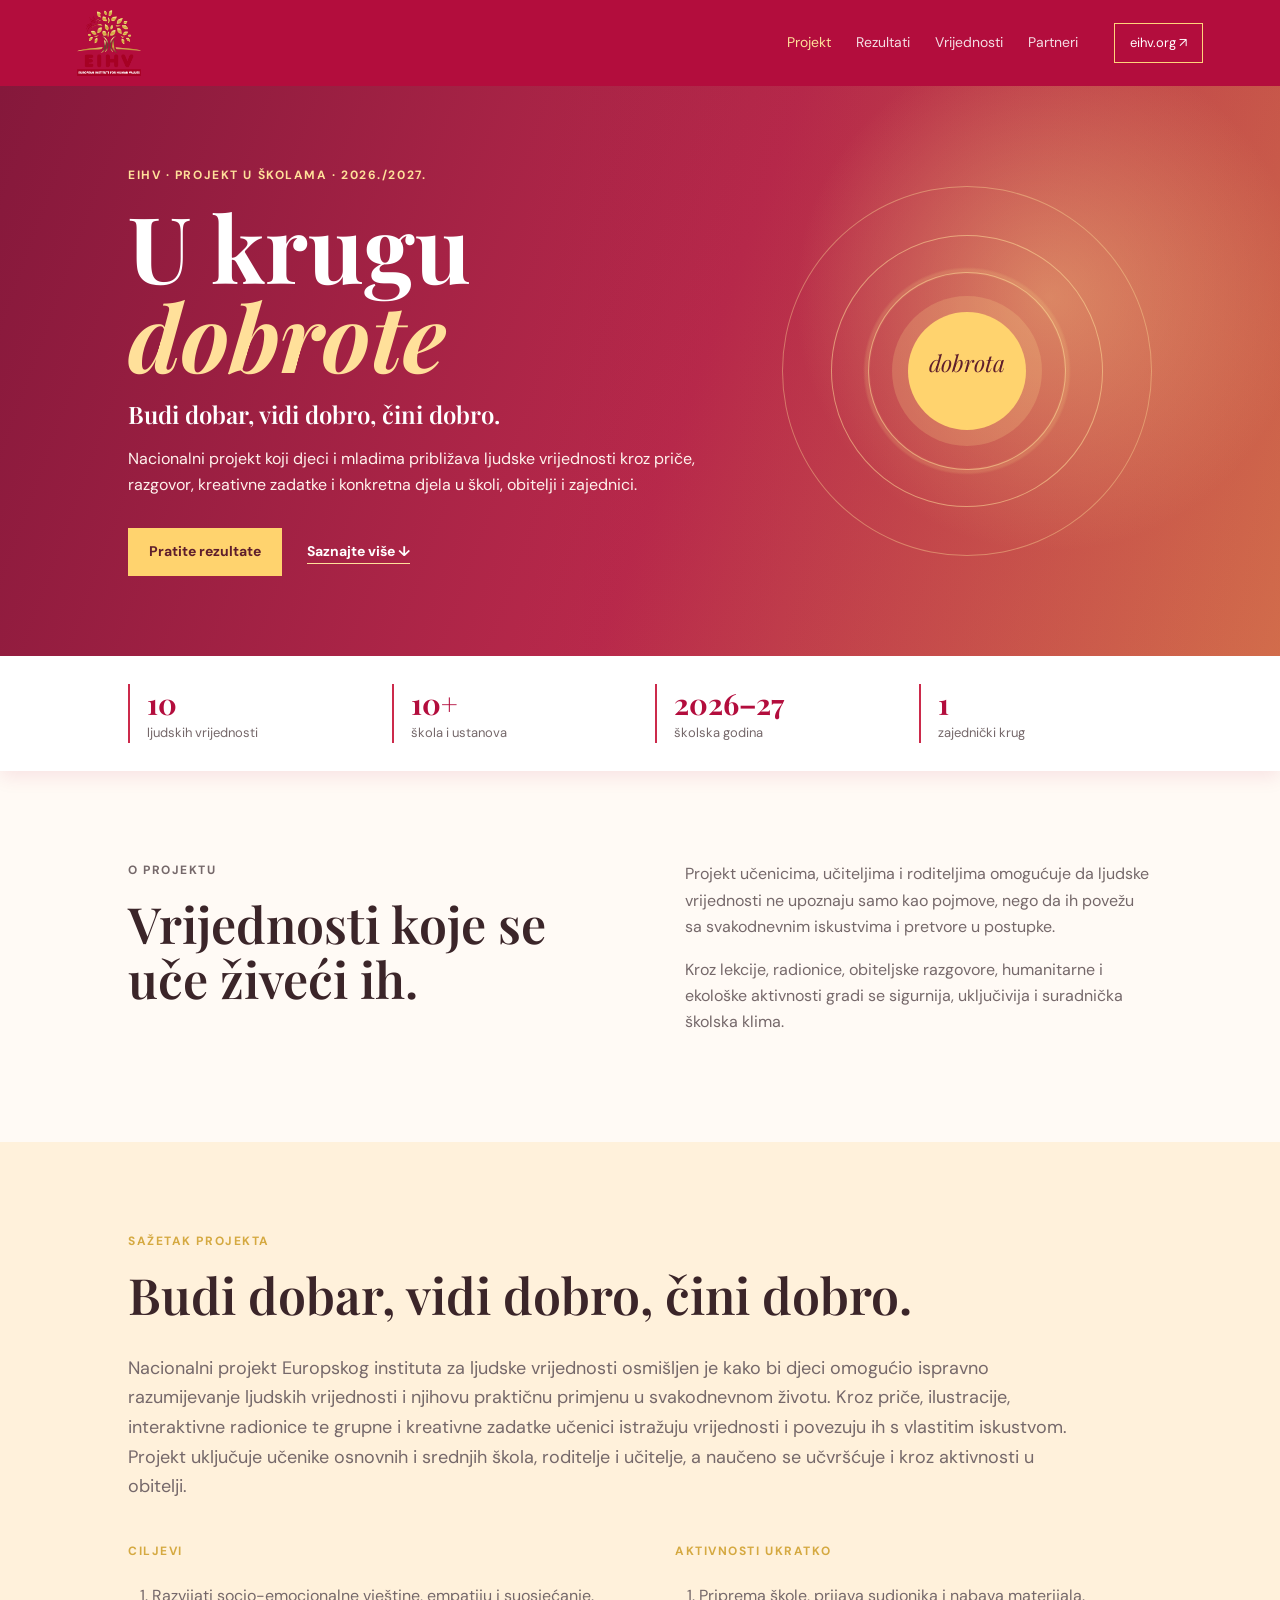
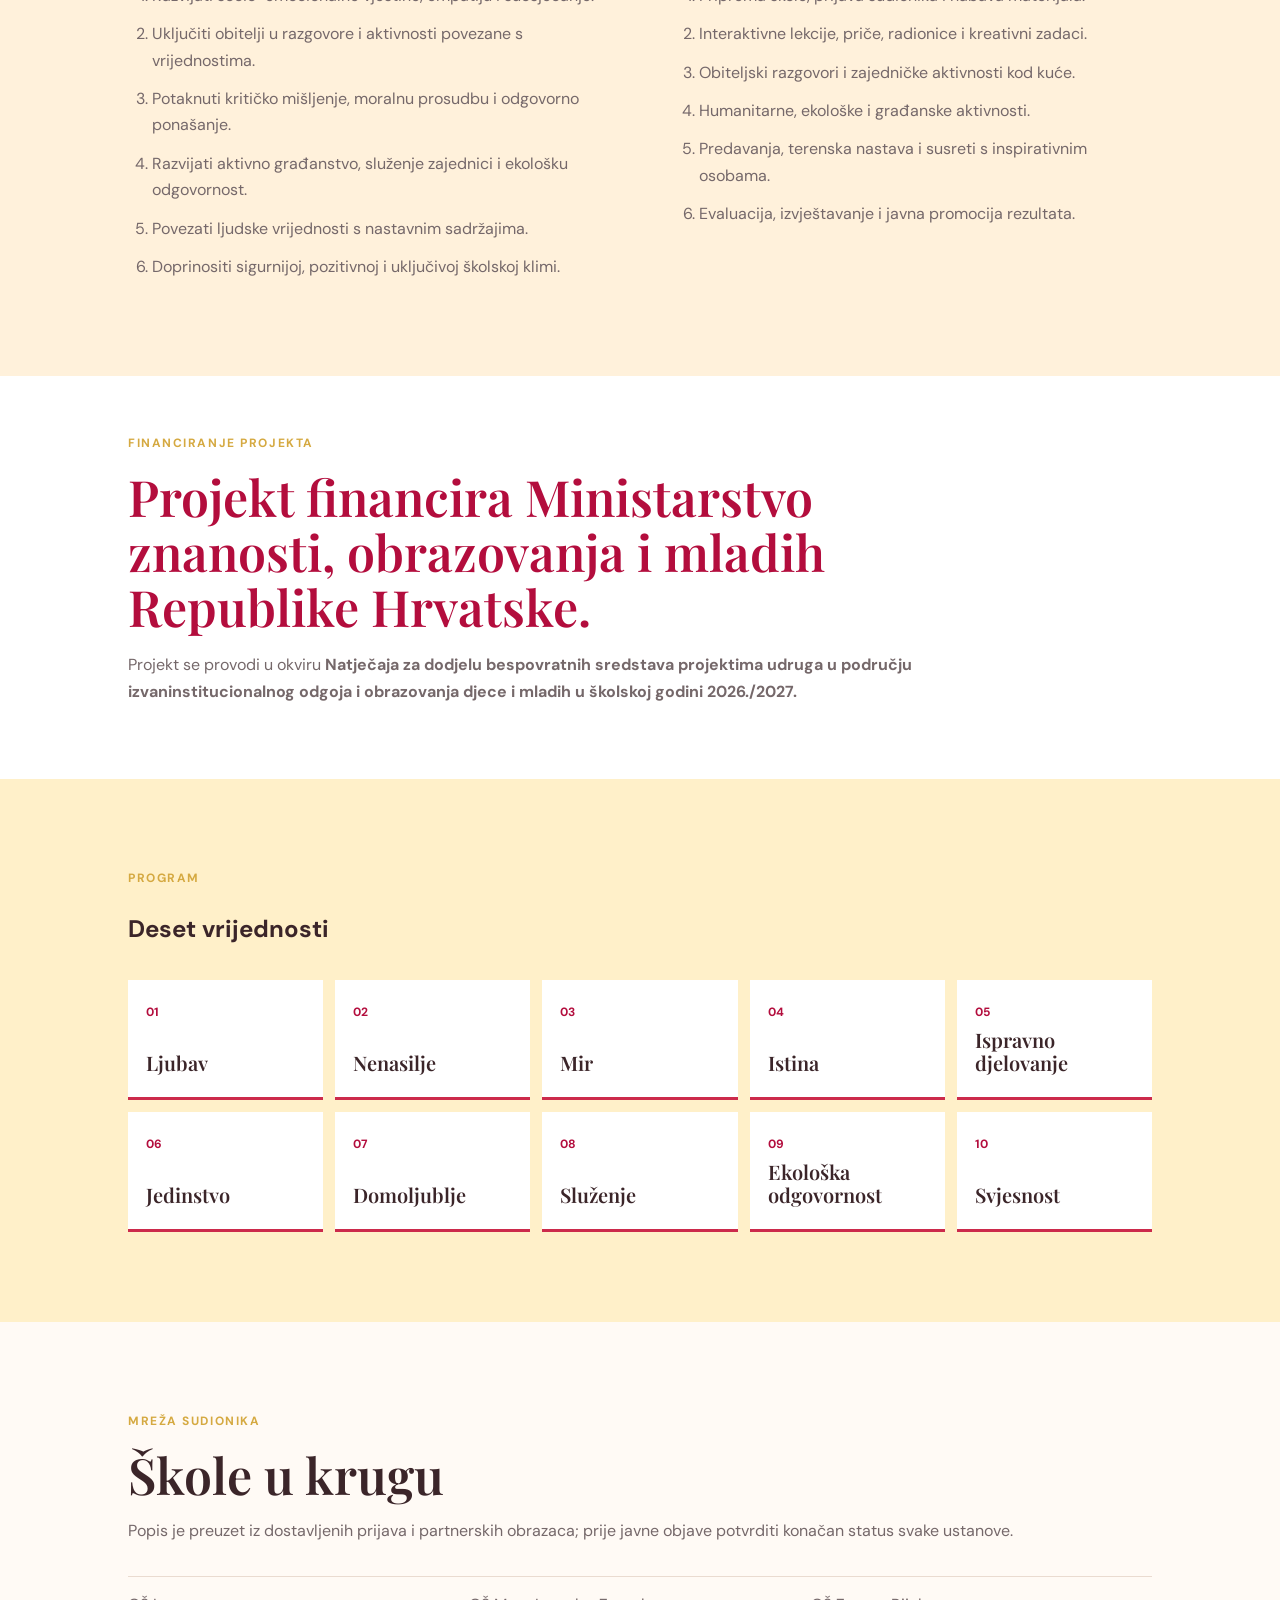
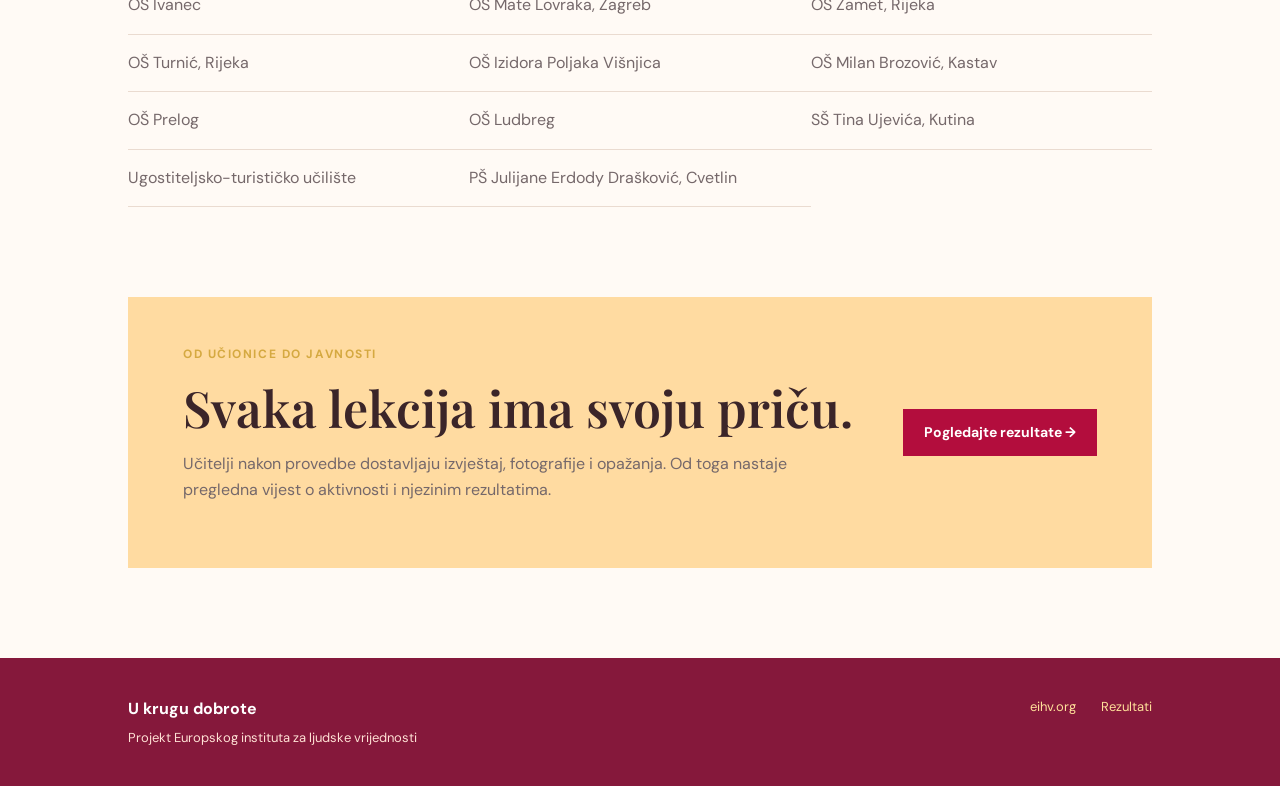
==== index.html @ c1f319a8 "Add files via upload" ====
<!doctype html>
<html lang="hr">
<head>
  <meta charset="utf-8">
  <meta name="viewport" content="width=device-width, initial-scale=1">
  <meta name="description" content="U krugu dobrote - projekt Europskog instituta za ljudske vrijednosti.">
  <title>U krugu dobrote | EIHV</title>
  <link rel="stylesheet" href="styles.css">
</head>
<body>
  <header class="site-header">
    <a class="brand" href="index.html" aria-label="U krugu dobrote - početna"><img src="eihv-logo.png" alt="Europski institut za ljudske vrijednosti - EIHV"></a>
    <nav aria-label="Glavna navigacija">
      <a class="active" href="index.html">Projekt</a>
      <a href="results.html">Rezultati</a>
      <a href="#vrijednosti">Vrijednosti</a>
      <a href="#partneri">Partneri</a>
    </nav>
    <a class="header-cta" href="https://eihv.org/" target="_blank" rel="noreferrer">eihv.org ↗</a>
  </header>

  <main>
    <section class="hero">
      <div class="hero-copy">
        <p class="eyebrow">EIHV · projekt u školama · 2026./2027.</p>
        <h1>U krugu<br><em>dobrote</em></h1>
        <p class="lead">Budi dobar, vidi dobro, čini dobro.</p>
        <p class="hero-text">Nacionalni projekt koji djeci i mladima približava ljudske vrijednosti kroz priče, razgovor, kreativne zadatke i konkretna djela u školi, obitelji i zajednici.</p>
        <div class="hero-actions"><a class="button button-gold" href="results.html">Pratite rezultate</a><a class="text-link" href="#o-projektu">Saznajte više ↓</a></div>
      </div>
      <div class="hero-art" aria-label="Ilustracija kruga dobrote" role="img"><div class="sun">dobrota</div><div class="orbit orbit-one"></div><div class="orbit orbit-two"></div></div>
    </section>

    <section class="stats" aria-label="Projekt u brojkama">
      <div><strong>10</strong><span>ljudskih vrijednosti</span></div><div><strong>10+</strong><span>škola i ustanova</span></div><div><strong>2026–27</strong><span>školska godina</span></div><div><strong>1</strong><span>zajednički krug</span></div>
    </section>

    <section class="section two-column" id="o-projektu">
      <div><p class="eyebrow">O projektu</p><h2>Vrijednosti koje se uče živeći ih.</h2></div>
      <div><p>Projekt učenicima, učiteljima i roditeljima omogućuje da ljudske vrijednosti ne upoznaju samo kao pojmove, nego da ih povežu sa svakodnevnim iskustvima i pretvore u postupke.</p><p>Kroz lekcije, radionice, obiteljske razgovore, humanitarne i ekološke aktivnosti gradi se sigurnija, uključivija i suradnička školska klima.</p></div>
    </section>

    <section class="section project-details" id="sazetak">
      <div class="section-heading"><p class="eyebrow">Sažetak projekta</p><h2>Budi dobar, vidi dobro, čini dobro.</h2></div>
      <p class="summary-text">Nacionalni projekt Europskog instituta za ljudske vrijednosti osmišljen je kako bi djeci omogućio ispravno razumijevanje ljudskih vrijednosti i njihovu praktičnu primjenu u svakodnevnom životu. Kroz priče, ilustracije, interaktivne radionice te grupne i kreativne zadatke učenici istražuju vrijednosti i povezuju ih s vlastitim iskustvom. Projekt uključuje učenike osnovnih i srednjih škola, roditelje i učitelje, a naučeno se učvršćuje i kroz aktivnosti u obitelji.</p>
      <div class="detail-columns">
        <div><p class="eyebrow">Ciljevi</p><ol class="goal-list"><li>Razvijati socio-emocionalne vještine, empatiju i suosjećanje.</li><li>Uključiti obitelji u razgovore i aktivnosti povezane s vrijednostima.</li><li>Potaknuti kritičko mišljenje, moralnu prosudbu i odgovorno ponašanje.</li><li>Razvijati aktivno građanstvo, služenje zajednici i ekološku odgovornost.</li><li>Povezati ljudske vrijednosti s nastavnim sadržajima.</li><li>Doprinositi sigurnijoj, pozitivnoj i uključivoj školskoj klimi.</li></ol></div>
        <div><p class="eyebrow">Aktivnosti ukratko</p><ol class="goal-list"><li>Priprema škole, prijava sudionika i nabava materijala.</li><li>Interaktivne lekcije, priče, radionice i kreativni zadaci.</li><li>Obiteljski razgovori i zajedničke aktivnosti kod kuće.</li><li>Humanitarne, ekološke i građanske aktivnosti.</li><li>Predavanja, terenska nastava i susreti s inspirativnim osobama.</li><li>Evaluacija, izvještavanje i javna promocija rezultata.</li></ol></div>
      </div>
    </section>

    <section class="funding-section"><p class="eyebrow">Financiranje projekta</p><h2>Projekt financira Ministarstvo znanosti, obrazovanja i mladih Republike Hrvatske.</h2><p>Projekt se provodi u okviru <strong>Natječaja za dodjelu bespovratnih sredstava projektima udruga u području izvaninstitucionalnog odgoja i obrazovanja djece i mladih u školskoj godini 2026./2027.</strong></p></section>

    <section class="values-section" id="vrijednosti"><div class="section-heading"><p class="eyebrow">Program</p><h2>Deset vrijednosti</h2></div><div class="value-grid">
      <div class="value-card"><b>01</b><span>Ljubav</span></div><div class="value-card"><b>02</b><span>Nenasilje</span></div><div class="value-card"><b>03</b><span>Mir</span></div><div class="value-card"><b>04</b><span>Istina</span></div><div class="value-card"><b>05</b><span>Ispravno djelovanje</span></div><div class="value-card"><b>06</b><span>Jedinstvo</span></div><div class="value-card"><b>07</b><span>Domoljublje</span></div><div class="value-card"><b>08</b><span>Služenje</span></div><div class="value-card"><b>09</b><span>Ekološka odgovornost</span></div><div class="value-card"><b>10</b><span>Svjesnost</span></div>
    </div></section>

    <section class="section" id="partneri"><div class="section-heading"><p class="eyebrow">Mreža sudionika</p><h2>Škole u krugu</h2><p class="muted">Popis je preuzet iz dostavljenih prijava i partnerskih obrazaca; prije javne objave potvrditi konačan status svake ustanove.</p></div><div class="school-grid"><span>OŠ Ivanec</span><span>OŠ Mate Lovraka, Zagreb</span><span>OŠ Zamet, Rijeka</span><span>OŠ Turnić, Rijeka</span><span>OŠ Izidora Poljaka Višnjica</span><span>OŠ Milan Brozović, Kastav</span><span>OŠ Prelog</span><span>OŠ Ludbreg</span><span>SŠ Tina Ujevića, Kutina</span><span>Ugostiteljsko-turističko učilište</span><span>PŠ Julijane Erdody Drašković, Cvetlin</span></div></section>

    <section class="results-promo"><div><p class="eyebrow">Od učionice do javnosti</p><h2>Svaka lekcija ima svoju priču.</h2><p>Učitelji nakon provedbe dostavljaju izvještaj, fotografije i opažanja. Od toga nastaje pregledna vijest o aktivnosti i njezinim rezultatima.</p></div><a class="button button-dark" href="results.html">Pogledajte rezultate →</a></section>
  </main>
  <footer><div><strong>U krugu dobrote</strong><p>Projekt Europskog instituta za ljudske vrijednosti</p></div><div><a href="https://eihv.org/" target="_blank" rel="noreferrer">eihv.org</a><a href="results.html">Rezultati</a></div></footer>
</body>
</html>
---- styles.css ----
@import url('https://fonts.googleapis.com/css2?family=DM+Sans:wght@400;500;600;700&family=Playfair+Display:ital,wght@0,600;0,700;1,600;1,700&display=swap');
:root{--ink:#3b2529;--muted:#75686a;--gold:#d5a941;--gold-light:#fff0c9;--wine:#b30d3d;--red:#cc2a4b;--paper:#fffaf5;--line:#eadbd0}*{box-sizing:border-box}body{margin:0;background:var(--paper);color:var(--ink);font:16px/1.65 'DM Sans',Arial,sans-serif}a{color:inherit;text-decoration:none}.site-header{height:86px;background:#b30d3d;color:#fff;display:flex;align-items:center;padding:0 clamp(22px,6vw,88px);gap:36px}.brand{display:flex;align-items:center;margin-right:auto}.brand img{display:block;width:64px;height:66px;object-fit:contain}.site-header nav{display:flex;gap:25px;font-size:14px}.site-header nav a{opacity:.86}.site-header nav a:hover,.site-header nav .active{color:#ffe09a;opacity:1}.header-cta{border:1px solid #ffd47a;color:#fff;padding:8px 15px;font-size:13px}.hero{min-height:570px;background:linear-gradient(110deg,#85183b 0%,#b9294b 54%,#e17a4f 100%);color:#fff;display:flex;align-items:center;padding:70px clamp(22px,10vw,150px);position:relative;overflow:hidden}.hero:after{content:'';position:absolute;inset:0;background:radial-gradient(circle at 82% 37%,#ffe18b66,transparent 23%),linear-gradient(90deg,transparent 40%,#6e123022);pointer-events:none}.hero-copy{max-width:630px;z-index:1}.eyebrow{color:var(--gold);font-size:12px;font-weight:700;letter-spacing:.13em;text-transform:uppercase;margin:0 0 15px}.hero .eyebrow,.page-intro .eyebrow{color:#ffe09a}.hero h1,.page-intro h1{font:700 clamp(54px,8vw,92px)/.97 'Playfair Display',serif;margin:0 0 18px}.hero h1 em{color:#ffe09a;font-style:italic}.lead{font:600 24px 'Playfair Display',serif;margin:0 0 15px}.hero-text{max-width:570px;color:#fff2ed}.hero-actions{display:flex;align-items:center;gap:25px;margin-top:30px}.button{display:inline-block;padding:12px 21px;font-weight:700;font-size:14px}.button-gold{background:#ffd36e;color:#5e1e2c}.button-dark{background:var(--wine);color:#fff}.text-link{color:var(--wine);font-weight:700;font-size:14px}.hero .text-link{color:#fff;border-bottom:1px solid #ffe09a}.hero-art{width:370px;height:370px;border-radius:50%;border:1px solid #ffe09a66;margin-left:auto;z-index:1;position:relative;background:radial-gradient(circle,#ffe18b44 0 20%,transparent 21% 37%,#ffe18b28 38% 39%,transparent 40%)}.sun{position:absolute;inset:125px;text-align:center;padding-top:35px;border-radius:50%;background:#ffd36e;color:#5e1e2c;font:italic 23px 'Playfair Display',serif;box-shadow:0 0 0 16px #ffe18b33}.orbit{position:absolute;border:1px solid #ffe09a88;border-radius:50%;inset:48px;transform:rotate(38deg)}.orbit-two{inset:85px;transform:rotate(-46deg)}.stats{display:grid;grid-template-columns:repeat(4,1fr);background:#fff;box-shadow:0 6px 18px #b30d3d18;padding:28px clamp(22px,10vw,150px);gap:30px}.stats div{display:flex;flex-direction:column;border-left:2px solid var(--red);padding-left:17px}.stats strong{font:700 29px 'Playfair Display',serif;color:var(--wine)}.stats span{color:var(--muted);font-size:13px}.section{padding:90px clamp(22px,10vw,150px)}.two-column{display:grid;grid-template-columns:1fr 1fr;gap:90px}.section h2,.results-promo h2,.funding-section h2{font:600 clamp(31px,4vw,50px)/1.1 'Playfair Display',serif;margin:0}.two-column p{color:var(--muted);margin-top:0}.project-details{background:#fff1db}.summary-text{max-width:950px;color:var(--muted);font-size:18px}.detail-columns{display:grid;grid-template-columns:1fr 1fr;gap:70px;margin-top:40px}.goal-list{margin:0;padding-left:24px;color:var(--muted)}.goal-list li{padding:6px 0}.funding-section{padding:58px clamp(22px,10vw,150px);background:#fff;color:var(--muted)}.funding-section h2{max-width:850px;color:var(--wine);margin-bottom:18px}.funding-section p:last-child{max-width:850px}.values-section{padding:90px clamp(22px,10vw,150px);background:#fff0c9}.section-heading{margin-bottom:32px}.muted{color:var(--muted)}.value-grid{display:grid;grid-template-columns:repeat(5,1fr);gap:12px}.value-card{background:#fff;padding:23px 18px;min-height:120px;display:flex;flex-direction:column;justify-content:space-between;border-bottom:3px solid var(--red)}.value-card b{color:var(--wine);font-size:12px}.value-card span{font:600 20px/1.15 'Playfair Display',serif}.school-grid{display:grid;grid-template-columns:repeat(3,1fr);gap:0;border-top:1px solid var(--line)}.school-grid span{padding:15px 0;border-bottom:1px solid var(--line);color:var(--muted)}.results-promo{margin:0 clamp(22px,10vw,150px) 90px;padding:48px 55px;background:#ffdba1;display:flex;align-items:center;justify-content:space-between;gap:35px}.results-promo p:not(.eyebrow){max-width:650px;color:var(--muted)}footer{background:#85183b;color:#fff;padding:38px clamp(22px,10vw,150px);display:flex;justify-content:space-between;gap:30px}footer p{color:#ffe1d5;margin:5px 0 0;font-size:13px}footer div:last-child{display:flex;gap:25px;color:#ffe09a;font-size:13px}.page-intro{background:linear-gradient(110deg,#85183b,#d35e4e);color:#fff;padding:75px clamp(22px,10vw,150px)}.page-intro h1{font-size:70px;margin-bottom:12px}.page-intro p:last-child{max-width:650px;color:#fff2ed}.filters{display:flex;gap:18px;margin-bottom:35px}.filters label{font-size:13px;color:var(--muted);font-weight:700}.filters select{display:block;margin-top:5px;border:1px solid var(--line);background:#fff;padding:11px 30px 11px 12px;color:var(--ink);font:inherit}.story-grid{display:grid;grid-template-columns:repeat(3,1fr);gap:22px}.story-card{background:#fff;border:1px solid var(--line)}.story-image{height:170px;padding:20px;font:700 60px 'Playfair Display',serif;color:#fff}.image-one{background:linear-gradient(135deg,#d7a34d,#b30d3d)}.image-two{background:linear-gradient(135deg,#5f8170,#e0a64e)}.story-body{padding:25px}.story-body h2{font:600 25px/1.15 'Playfair Display',serif;margin:8px 0 12px}.story-body p:not(.eyebrow){color:var(--muted);font-size:14px}.upcoming{display:flex;align-items:center;background:#fff0c9;border:0}@media(max-width:850px){.site-header{height:auto;padding:18px 22px;flex-wrap:wrap}.site-header nav{order:3;width:100%;overflow:auto;padding-top:8px}.header-cta{display:none}.hero{padding:65px 22px;min-height:620px}.hero-art{position:absolute;right:-120px;bottom:-40px;opacity:.55;width:320px;height:320px}.stats{grid-template-columns:repeat(2,1fr);padding:25px 22px}.section,.values-section{padding:65px 22px}.two-column,.detail-columns{grid-template-columns:1fr;gap:25px}.value-grid{grid-template-columns:repeat(2,1fr)}.school-grid{grid-template-columns:1fr}.results-promo{margin:0 22px 65px;padding:30px;display:block}.results-promo .button{margin-top:15px}.story-grid{grid-template-columns:1fr}.filters{flex-direction:column}}
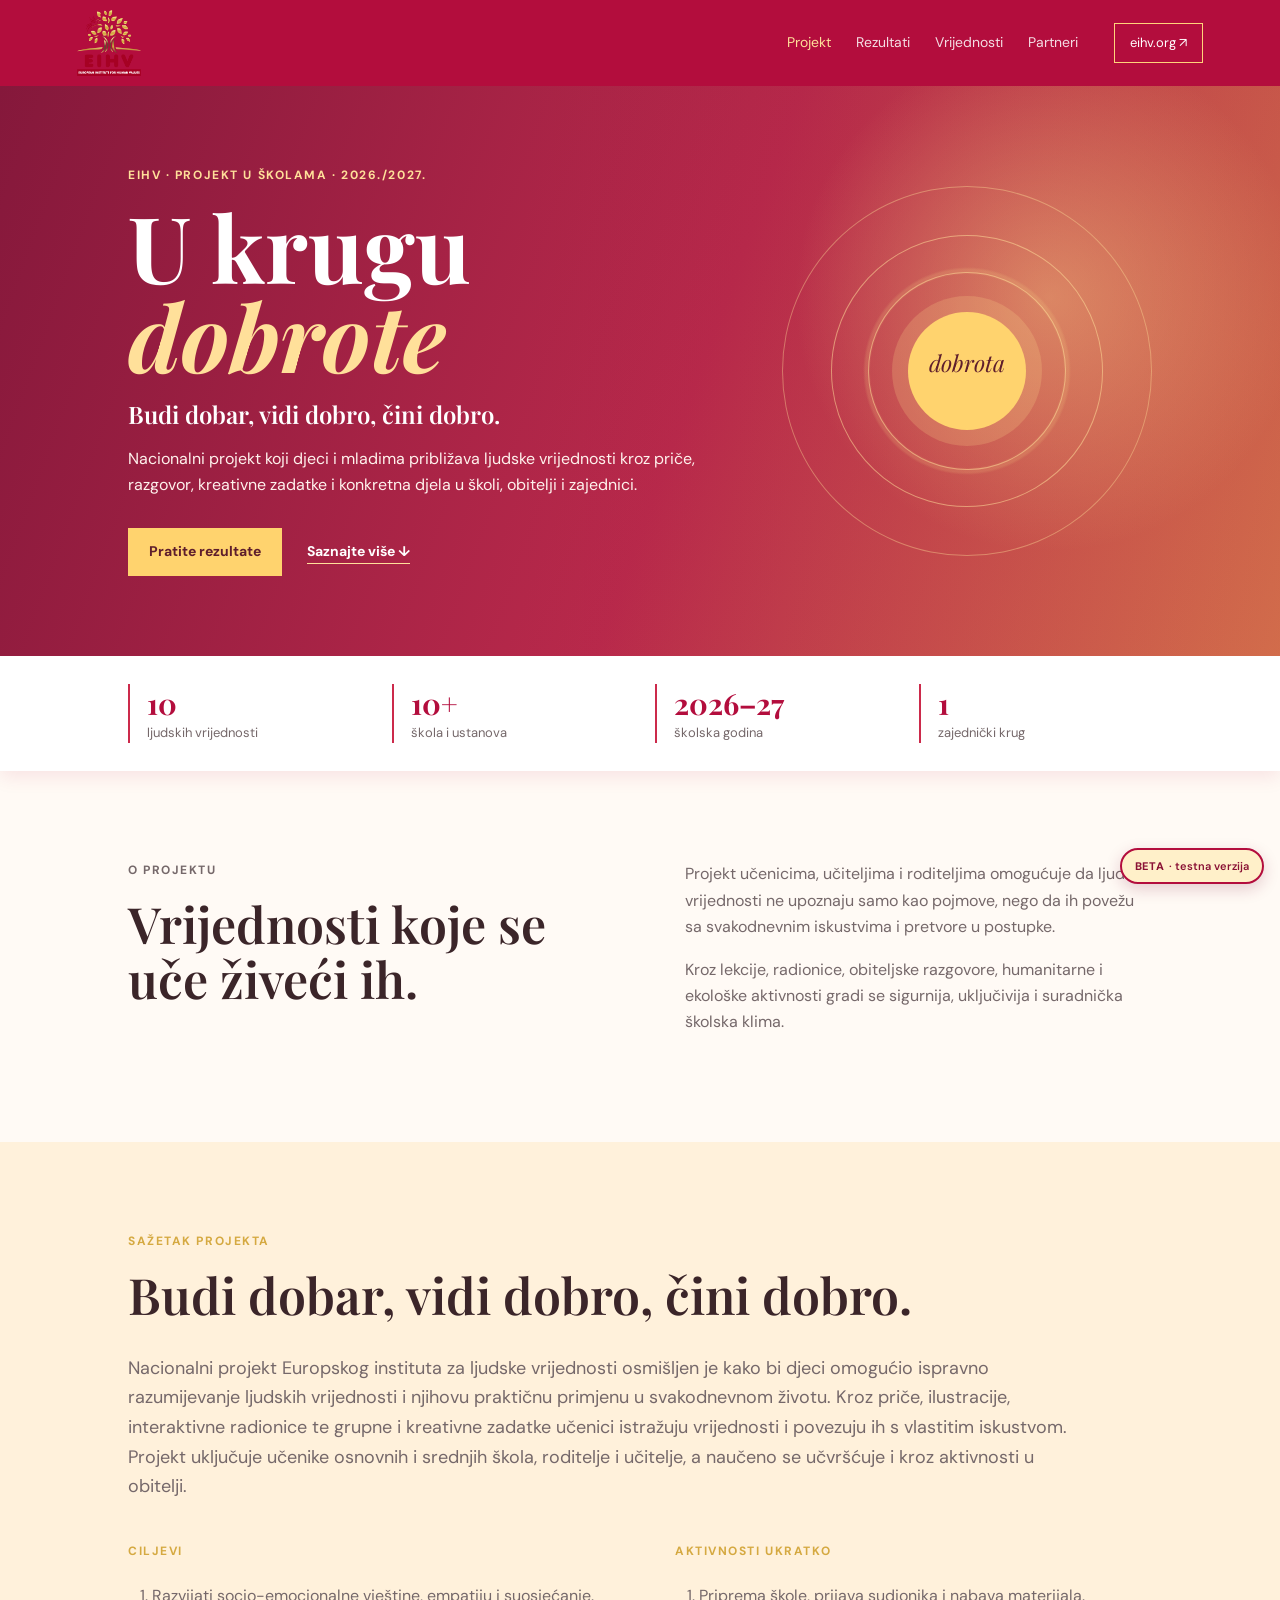
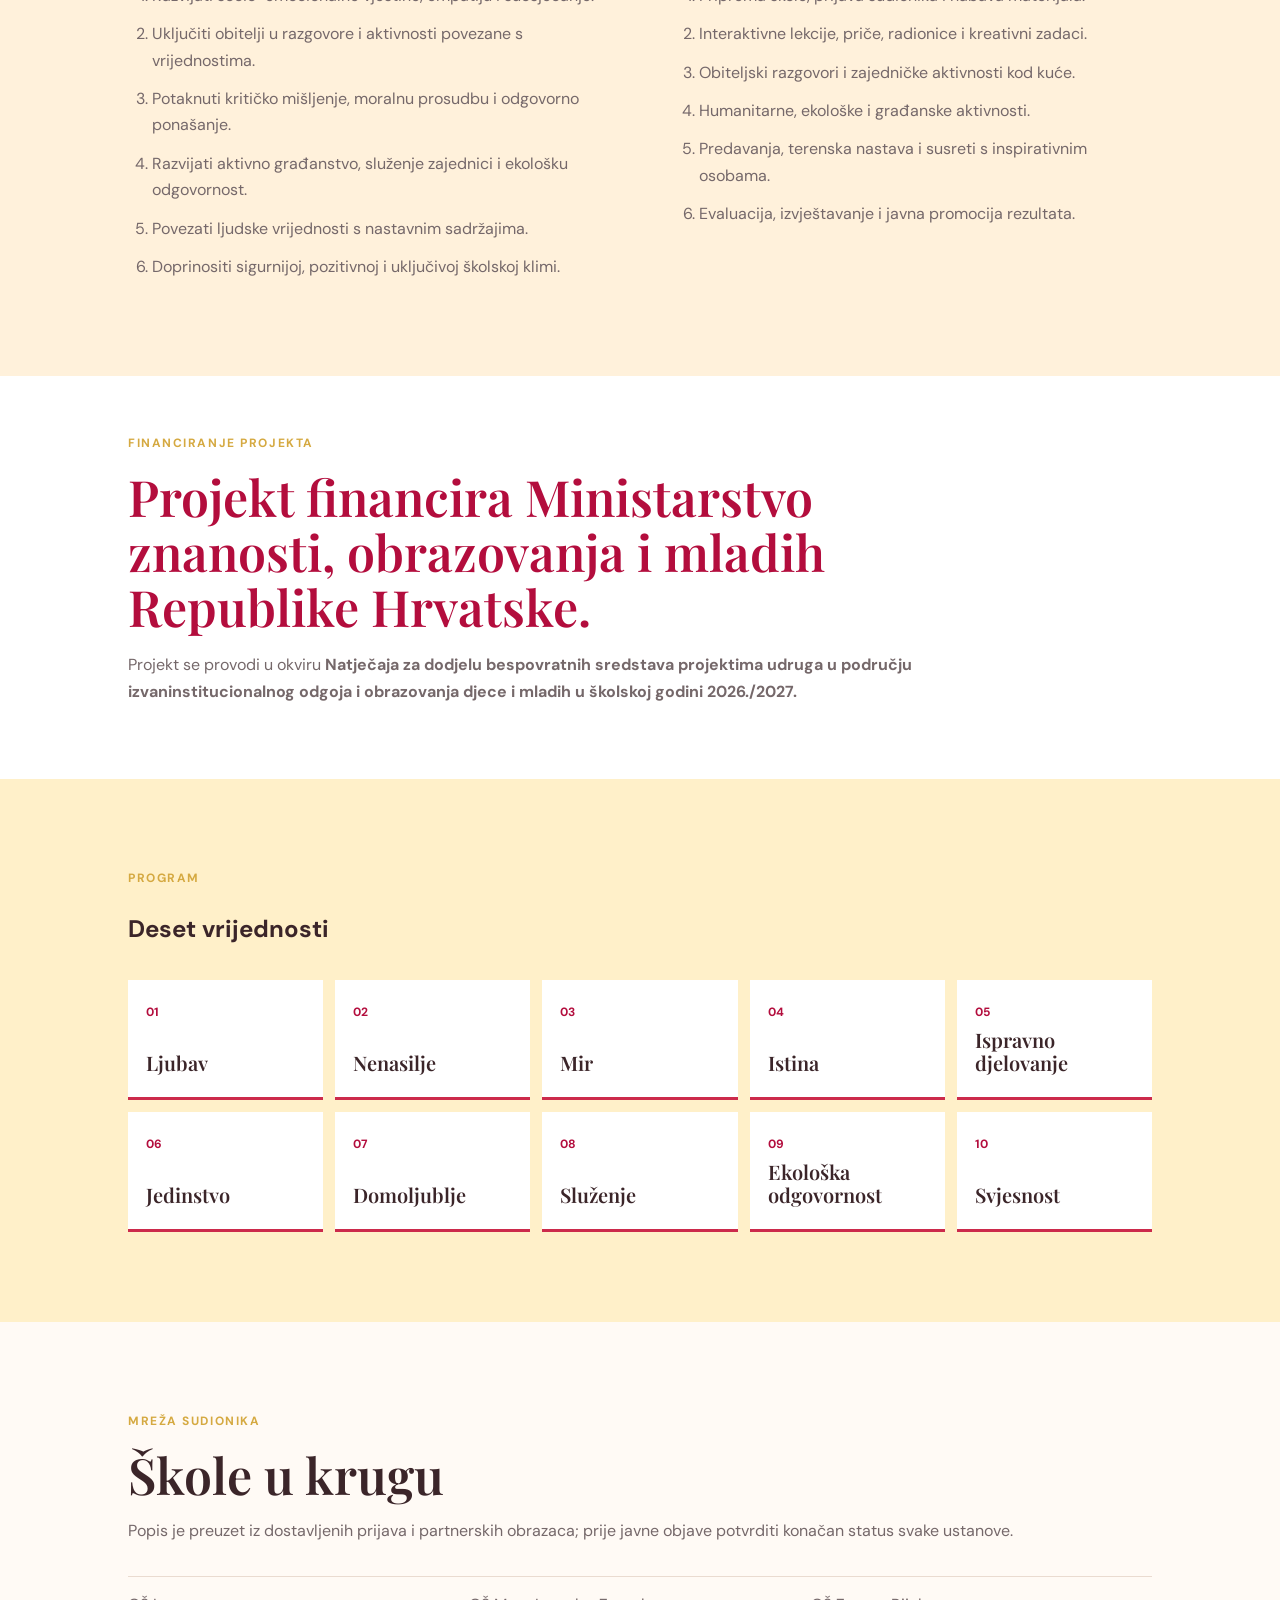
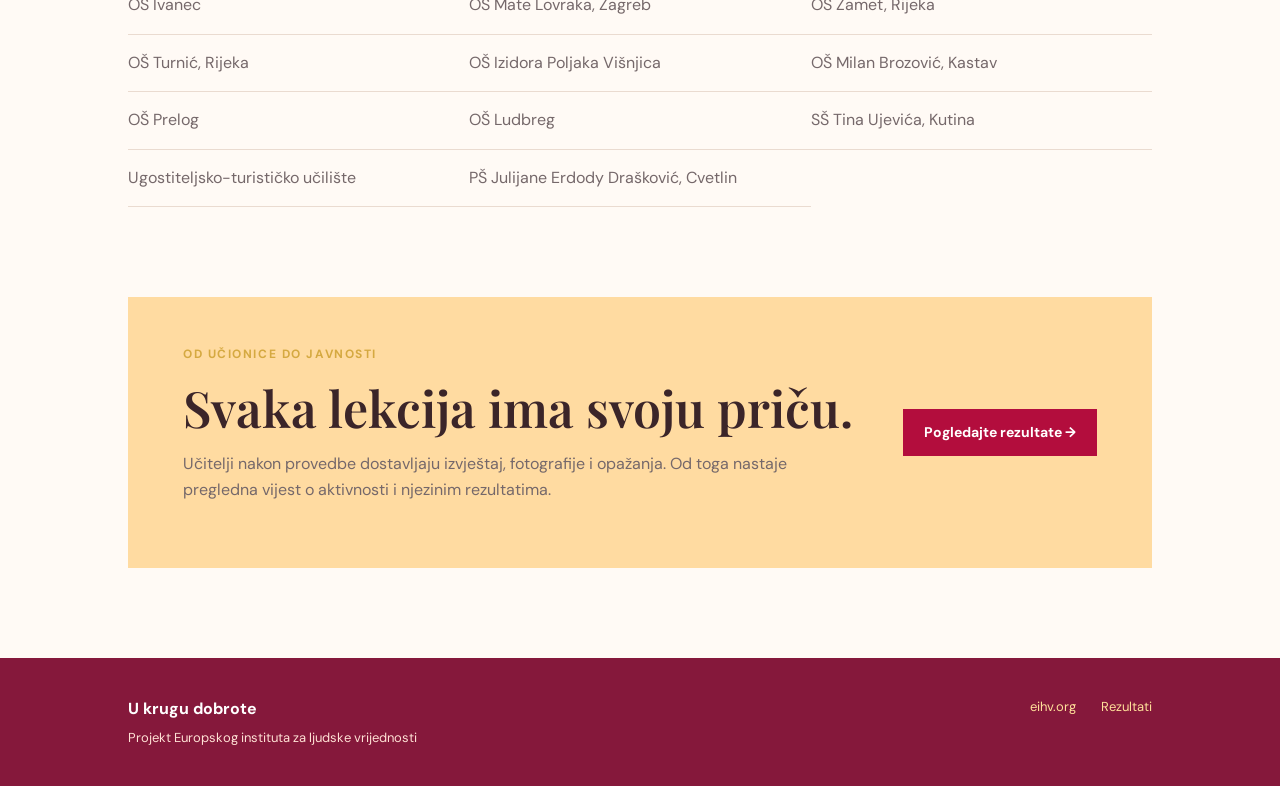
==== commit b3e4b8a5: "Add files via upload" ====
--- a/index.html
+++ b/index.html
@@ -8,6 +8,7 @@
   <link rel="stylesheet" href="styles.css">
 </head>
 <body>
+  <div class="beta-watermark" aria-label="Beta testna verzija">BETA <span>· testna verzija</span></div>
   <header class="site-header">
     <a class="brand" href="index.html" aria-label="U krugu dobrote - početna"><img src="eihv-logo.png" alt="Europski institut za ljudske vrijednosti - EIHV"></a>
     <nav aria-label="Glavna navigacija">
--- a/styles.css
+++ b/styles.css
@@ -1,2 +1,2 @@
 @import url('https://fonts.googleapis.com/css2?family=DM+Sans:wght@400;500;600;700&family=Playfair+Display:ital,wght@0,600;0,700;1,600;1,700&display=swap');
-:root{--ink:#3b2529;--muted:#75686a;--gold:#d5a941;--gold-light:#fff0c9;--wine:#b30d3d;--red:#cc2a4b;--paper:#fffaf5;--line:#eadbd0}*{box-sizing:border-box}body{margin:0;background:var(--paper);color:var(--ink);font:16px/1.65 'DM Sans',Arial,sans-serif}a{color:inherit;text-decoration:none}.site-header{height:86px;background:#b30d3d;color:#fff;display:flex;align-items:center;padding:0 clamp(22px,6vw,88px);gap:36px}.brand{display:flex;align-items:center;margin-right:auto}.brand img{display:block;width:64px;height:66px;object-fit:contain}.site-header nav{display:flex;gap:25px;font-size:14px}.site-header nav a{opacity:.86}.site-header nav a:hover,.site-header nav .active{color:#ffe09a;opacity:1}.header-cta{border:1px solid #ffd47a;color:#fff;padding:8px 15px;font-size:13px}.hero{min-height:570px;background:linear-gradient(110deg,#85183b 0%,#b9294b 54%,#e17a4f 100%);color:#fff;display:flex;align-items:center;padding:70px clamp(22px,10vw,150px);position:relative;overflow:hidden}.hero:after{content:'';position:absolute;inset:0;background:radial-gradient(circle at 82% 37%,#ffe18b66,transparent 23%),linear-gradient(90deg,transparent 40%,#6e123022);pointer-events:none}.hero-copy{max-width:630px;z-index:1}.eyebrow{color:var(--gold);font-size:12px;font-weight:700;letter-spacing:.13em;text-transform:uppercase;margin:0 0 15px}.hero .eyebrow,.page-intro .eyebrow{color:#ffe09a}.hero h1,.page-intro h1{font:700 clamp(54px,8vw,92px)/.97 'Playfair Display',serif;margin:0 0 18px}.hero h1 em{color:#ffe09a;font-style:italic}.lead{font:600 24px 'Playfair Display',serif;margin:0 0 15px}.hero-text{max-width:570px;color:#fff2ed}.hero-actions{display:flex;align-items:center;gap:25px;margin-top:30px}.button{display:inline-block;padding:12px 21px;font-weight:700;font-size:14px}.button-gold{background:#ffd36e;color:#5e1e2c}.button-dark{background:var(--wine);color:#fff}.text-link{color:var(--wine);font-weight:700;font-size:14px}.hero .text-link{color:#fff;border-bottom:1px solid #ffe09a}.hero-art{width:370px;height:370px;border-radius:50%;border:1px solid #ffe09a66;margin-left:auto;z-index:1;position:relative;background:radial-gradient(circle,#ffe18b44 0 20%,transparent 21% 37%,#ffe18b28 38% 39%,transparent 40%)}.sun{position:absolute;inset:125px;text-align:center;padding-top:35px;border-radius:50%;background:#ffd36e;color:#5e1e2c;font:italic 23px 'Playfair Display',serif;box-shadow:0 0 0 16px #ffe18b33}.orbit{position:absolute;border:1px solid #ffe09a88;border-radius:50%;inset:48px;transform:rotate(38deg)}.orbit-two{inset:85px;transform:rotate(-46deg)}.stats{display:grid;grid-template-columns:repeat(4,1fr);background:#fff;box-shadow:0 6px 18px #b30d3d18;padding:28px clamp(22px,10vw,150px);gap:30px}.stats div{display:flex;flex-direction:column;border-left:2px solid var(--red);padding-left:17px}.stats strong{font:700 29px 'Playfair Display',serif;color:var(--wine)}.stats span{color:var(--muted);font-size:13px}.section{padding:90px clamp(22px,10vw,150px)}.two-column{display:grid;grid-template-columns:1fr 1fr;gap:90px}.section h2,.results-promo h2,.funding-section h2{font:600 clamp(31px,4vw,50px)/1.1 'Playfair Display',serif;margin:0}.two-column p{color:var(--muted);margin-top:0}.project-details{background:#fff1db}.summary-text{max-width:950px;color:var(--muted);font-size:18px}.detail-columns{display:grid;grid-template-columns:1fr 1fr;gap:70px;margin-top:40px}.goal-list{margin:0;padding-left:24px;color:var(--muted)}.goal-list li{padding:6px 0}.funding-section{padding:58px clamp(22px,10vw,150px);background:#fff;color:var(--muted)}.funding-section h2{max-width:850px;color:var(--wine);margin-bottom:18px}.funding-section p:last-child{max-width:850px}.values-section{padding:90px clamp(22px,10vw,150px);background:#fff0c9}.section-heading{margin-bottom:32px}.muted{color:var(--muted)}.value-grid{display:grid;grid-template-columns:repeat(5,1fr);gap:12px}.value-card{background:#fff;padding:23px 18px;min-height:120px;display:flex;flex-direction:column;justify-content:space-between;border-bottom:3px solid var(--red)}.value-card b{color:var(--wine);font-size:12px}.value-card span{font:600 20px/1.15 'Playfair Display',serif}.school-grid{display:grid;grid-template-columns:repeat(3,1fr);gap:0;border-top:1px solid var(--line)}.school-grid span{padding:15px 0;border-bottom:1px solid var(--line);color:var(--muted)}.results-promo{margin:0 clamp(22px,10vw,150px) 90px;padding:48px 55px;background:#ffdba1;display:flex;align-items:center;justify-content:space-between;gap:35px}.results-promo p:not(.eyebrow){max-width:650px;color:var(--muted)}footer{background:#85183b;color:#fff;padding:38px clamp(22px,10vw,150px);display:flex;justify-content:space-between;gap:30px}footer p{color:#ffe1d5;margin:5px 0 0;font-size:13px}footer div:last-child{display:flex;gap:25px;color:#ffe09a;font-size:13px}.page-intro{background:linear-gradient(110deg,#85183b,#d35e4e);color:#fff;padding:75px clamp(22px,10vw,150px)}.page-intro h1{font-size:70px;margin-bottom:12px}.page-intro p:last-child{max-width:650px;color:#fff2ed}.filters{display:flex;gap:18px;margin-bottom:35px}.filters label{font-size:13px;color:var(--muted);font-weight:700}.filters select{display:block;margin-top:5px;border:1px solid var(--line);background:#fff;padding:11px 30px 11px 12px;color:var(--ink);font:inherit}.story-grid{display:grid;grid-template-columns:repeat(3,1fr);gap:22px}.story-card{background:#fff;border:1px solid var(--line)}.story-image{height:170px;padding:20px;font:700 60px 'Playfair Display',serif;color:#fff}.image-one{background:linear-gradient(135deg,#d7a34d,#b30d3d)}.image-two{background:linear-gradient(135deg,#5f8170,#e0a64e)}.story-body{padding:25px}.story-body h2{font:600 25px/1.15 'Playfair Display',serif;margin:8px 0 12px}.story-body p:not(.eyebrow){color:var(--muted);font-size:14px}.upcoming{display:flex;align-items:center;background:#fff0c9;border:0}@media(max-width:850px){.site-header{height:auto;padding:18px 22px;flex-wrap:wrap}.site-header nav{order:3;width:100%;overflow:auto;padding-top:8px}.header-cta{display:none}.hero{padding:65px 22px;min-height:620px}.hero-art{position:absolute;right:-120px;bottom:-40px;opacity:.55;width:320px;height:320px}.stats{grid-template-columns:repeat(2,1fr);padding:25px 22px}.section,.values-section{padding:65px 22px}.two-column,.detail-columns{grid-template-columns:1fr;gap:25px}.value-grid{grid-template-columns:repeat(2,1fr)}.school-grid{grid-template-columns:1fr}.results-promo{margin:0 22px 65px;padding:30px;display:block}.results-promo .button{margin-top:15px}.story-grid{grid-template-columns:1fr}.filters{flex-direction:column}}
+:root{--ink:#3b2529;--muted:#75686a;--gold:#d5a941;--gold-light:#fff0c9;--wine:#b30d3d;--red:#cc2a4b;--paper:#fffaf5;--line:#eadbd0}*{box-sizing:border-box}body{margin:0;background:var(--paper);color:var(--ink);font:16px/1.65 'DM Sans',Arial,sans-serif}a{color:inherit;text-decoration:none}.beta-watermark{position:fixed;right:16px;bottom:16px;z-index:20;background:#fff0c9;color:#8a1235;border:2px solid #b30d3d;border-radius:999px;padding:7px 13px;font-size:11px;font-weight:800;letter-spacing:.08em;text-transform:uppercase;box-shadow:0 5px 16px #7d143633}.beta-watermark span{font-weight:600;letter-spacing:0;text-transform:none}.site-header{height:86px;background:#b30d3d;color:#fff;display:flex;align-items:center;padding:0 clamp(22px,6vw,88px);gap:36px}.brand{display:flex;align-items:center;margin-right:auto}.brand img{display:block;width:64px;height:66px;object-fit:contain}.site-header nav{display:flex;gap:25px;font-size:14px}.site-header nav a{opacity:.86}.site-header nav a:hover,.site-header nav .active{color:#ffe09a;opacity:1}.header-cta{border:1px solid #ffd47a;color:#fff;padding:8px 15px;font-size:13px}.hero{min-height:570px;background:linear-gradient(110deg,#85183b 0%,#b9294b 54%,#e17a4f 100%);color:#fff;display:flex;align-items:center;padding:70px clamp(22px,10vw,150px);position:relative;overflow:hidden}.hero:after{content:'';position:absolute;inset:0;background:radial-gradient(circle at 82% 37%,#ffe18b66,transparent 23%),linear-gradient(90deg,transparent 40%,#6e123022);pointer-events:none}.hero-copy{max-width:630px;z-index:1}.eyebrow{color:var(--gold);font-size:12px;font-weight:700;letter-spacing:.13em;text-transform:uppercase;margin:0 0 15px}.hero .eyebrow,.page-intro .eyebrow{color:#ffe09a}.hero h1,.page-intro h1{font:700 clamp(54px,8vw,92px)/.97 'Playfair Display',serif;margin:0 0 18px}.hero h1 em{color:#ffe09a;font-style:italic}.lead{font:600 24px 'Playfair Display',serif;margin:0 0 15px}.hero-text{max-width:570px;color:#fff2ed}.hero-actions{display:flex;align-items:center;gap:25px;margin-top:30px}.button{display:inline-block;padding:12px 21px;font-weight:700;font-size:14px}.button-gold{background:#ffd36e;color:#5e1e2c}.button-dark{background:var(--wine);color:#fff}.text-link{color:var(--wine);font-weight:700;font-size:14px}.hero .text-link{color:#fff;border-bottom:1px solid #ffe09a}.hero-art{width:370px;height:370px;border-radius:50%;border:1px solid #ffe09a66;margin-left:auto;z-index:1;position:relative;background:radial-gradient(circle,#ffe18b44 0 20%,transparent 21% 37%,#ffe18b28 38% 39%,transparent 40%)}.sun{position:absolute;inset:125px;text-align:center;padding-top:35px;border-radius:50%;background:#ffd36e;color:#5e1e2c;font:italic 23px 'Playfair Display',serif;box-shadow:0 0 0 16px #ffe18b33}.orbit{position:absolute;border:1px solid #ffe09a88;border-radius:50%;inset:48px;transform:rotate(38deg)}.orbit-two{inset:85px;transform:rotate(-46deg)}.stats{display:grid;grid-template-columns:repeat(4,1fr);background:#fff;box-shadow:0 6px 18px #b30d3d18;padding:28px clamp(22px,10vw,150px);gap:30px}.stats div{display:flex;flex-direction:column;border-left:2px solid var(--red);padding-left:17px}.stats strong{font:700 29px 'Playfair Display',serif;color:var(--wine)}.stats span{color:var(--muted);font-size:13px}.section{padding:90px clamp(22px,10vw,150px)}.two-column{display:grid;grid-template-columns:1fr 1fr;gap:90px}.section h2,.results-promo h2,.funding-section h2{font:600 clamp(31px,4vw,50px)/1.1 'Playfair Display',serif;margin:0}.two-column p{color:var(--muted);margin-top:0}.project-details{background:#fff1db}.summary-text{max-width:950px;color:var(--muted);font-size:18px}.detail-columns{display:grid;grid-template-columns:1fr 1fr;gap:70px;margin-top:40px}.goal-list{margin:0;padding-left:24px;color:var(--muted)}.goal-list li{padding:6px 0}.funding-section{padding:58px clamp(22px,10vw,150px);background:#fff;color:var(--muted)}.funding-section h2{max-width:850px;color:var(--wine);margin-bottom:18px}.funding-section p:last-child{max-width:850px}.values-section{padding:90px clamp(22px,10vw,150px);background:#fff0c9}.section-heading{margin-bottom:32px}.muted{color:var(--muted)}.value-grid{display:grid;grid-template-columns:repeat(5,1fr);gap:12px}.value-card{background:#fff;padding:23px 18px;min-height:120px;display:flex;flex-direction:column;justify-content:space-between;border-bottom:3px solid var(--red)}.value-card b{color:var(--wine);font-size:12px}.value-card span{font:600 20px/1.15 'Playfair Display',serif}.school-grid{display:grid;grid-template-columns:repeat(3,1fr);gap:0;border-top:1px solid var(--line)}.school-grid span{padding:15px 0;border-bottom:1px solid var(--line);color:var(--muted)}.results-promo{margin:0 clamp(22px,10vw,150px) 90px;padding:48px 55px;background:#ffdba1;display:flex;align-items:center;justify-content:space-between;gap:35px}.results-promo p:not(.eyebrow){max-width:650px;color:var(--muted)}footer{background:#85183b;color:#fff;padding:38px clamp(22px,10vw,150px);display:flex;justify-content:space-between;gap:30px}footer p{color:#ffe1d5;margin:5px 0 0;font-size:13px}footer div:last-child{display:flex;gap:25px;color:#ffe09a;font-size:13px}.page-intro{background:linear-gradient(110deg,#85183b,#d35e4e);color:#fff;padding:75px clamp(22px,10vw,150px)}.page-intro h1{font-size:70px;margin-bottom:12px}.page-intro p:last-child{max-width:650px;color:#fff2ed}.filters{display:flex;gap:18px;margin-bottom:35px}.filters label{font-size:13px;color:var(--muted);font-weight:700}.filters select{display:block;margin-top:5px;border:1px solid var(--line);background:#fff;padding:11px 30px 11px 12px;color:var(--ink);font:inherit}.story-grid{display:grid;grid-template-columns:repeat(3,1fr);gap:22px}.story-card{background:#fff;border:1px solid var(--line)}.story-image{height:170px;padding:20px;font:700 60px 'Playfair Display',serif;color:#fff}.image-one{background:linear-gradient(135deg,#d7a34d,#b30d3d)}.image-two{background:linear-gradient(135deg,#5f8170,#e0a64e)}.story-body{padding:25px}.story-body h2{font:600 25px/1.15 'Playfair Display',serif;margin:8px 0 12px}.story-body p:not(.eyebrow){color:var(--muted);font-size:14px}.upcoming{display:flex;align-items:center;background:#fff0c9;border:0}@media(max-width:850px){.site-header{height:auto;padding:18px 22px;flex-wrap:wrap}.site-header nav{order:3;width:100%;overflow:auto;padding-top:8px}.header-cta{display:none}.hero{padding:65px 22px;min-height:620px}.hero-art{position:absolute;right:-120px;bottom:-40px;opacity:.55;width:320px;height:320px}.stats{grid-template-columns:repeat(2,1fr);padding:25px 22px}.section,.values-section{padding:65px 22px}.two-column,.detail-columns{grid-template-columns:1fr;gap:25px}.value-grid{grid-template-columns:repeat(2,1fr)}.school-grid{grid-template-columns:1fr}.results-promo{margin:0 22px 65px;padding:30px;display:block}.results-promo .button{margin-top:15px}.story-grid{grid-template-columns:1fr}.filters{flex-direction:column}.beta-watermark{right:10px;bottom:10px;padding:6px 10px;font-size:10px}}
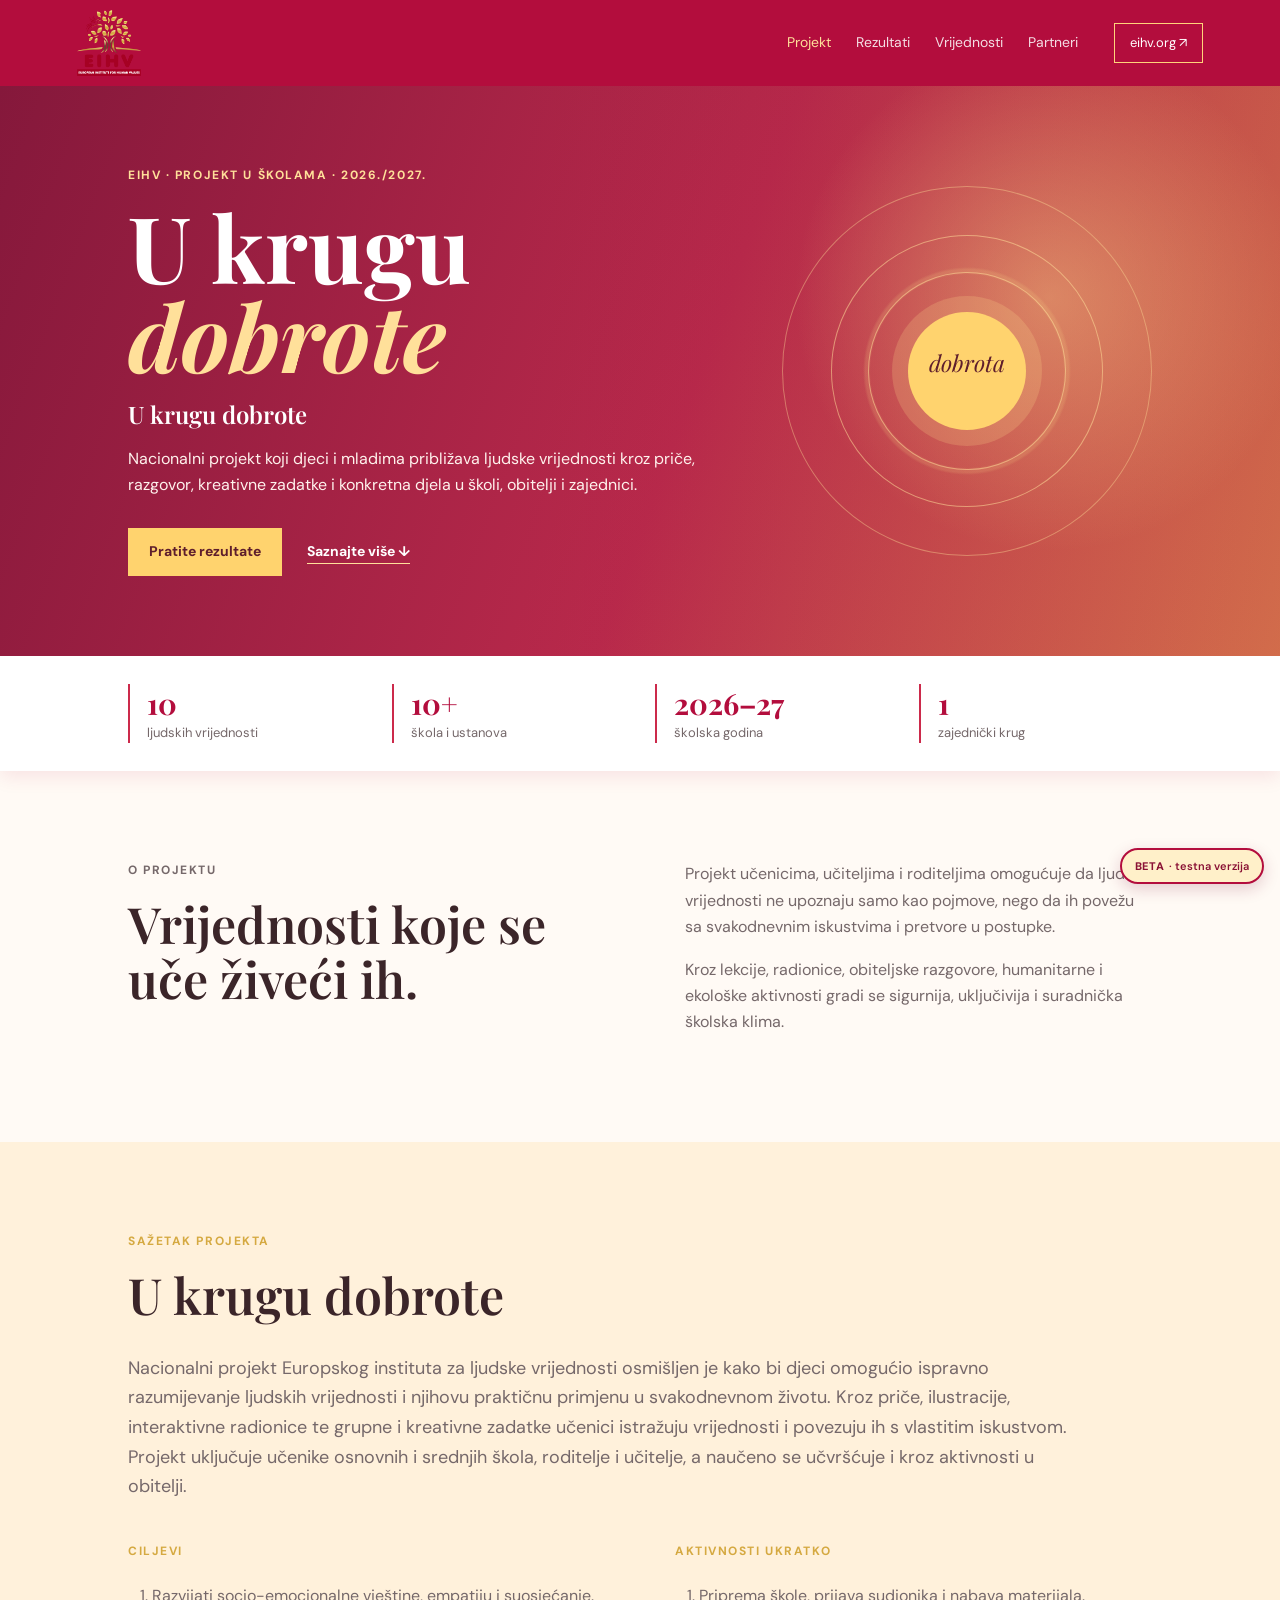
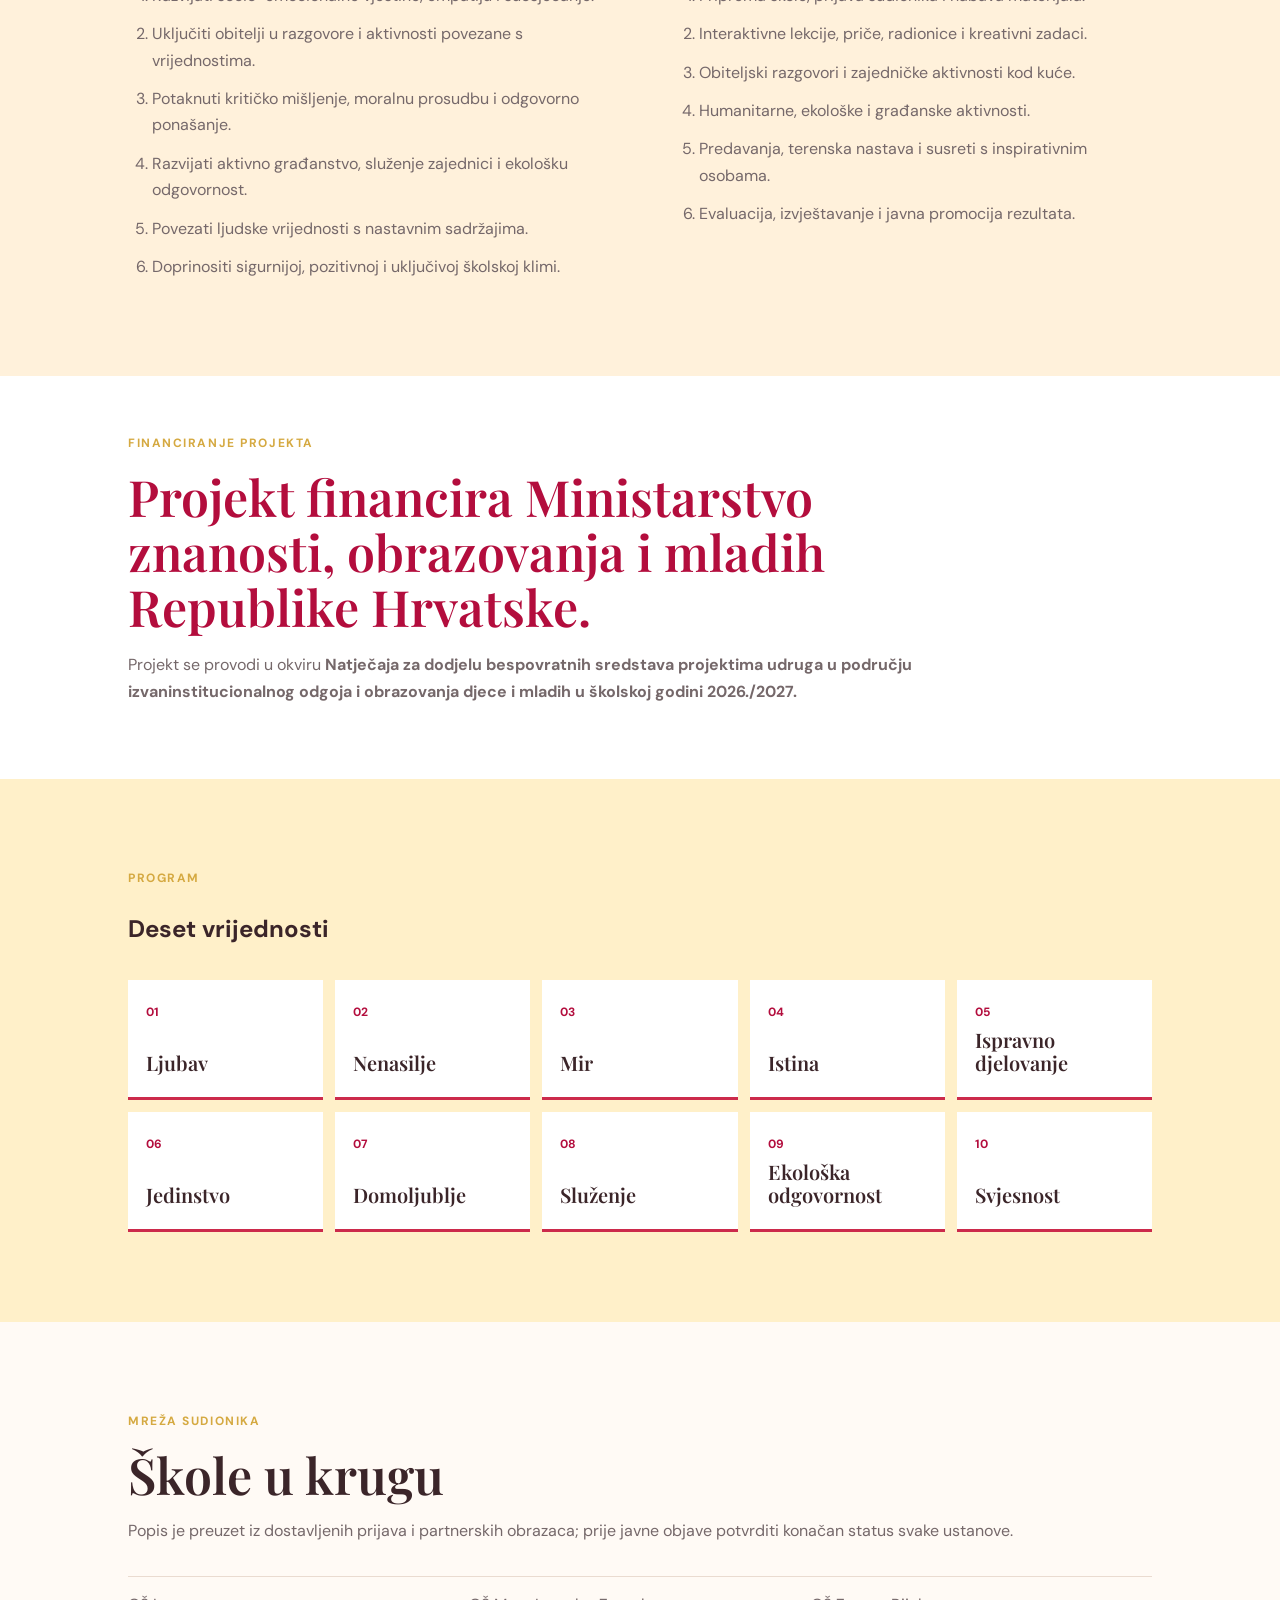
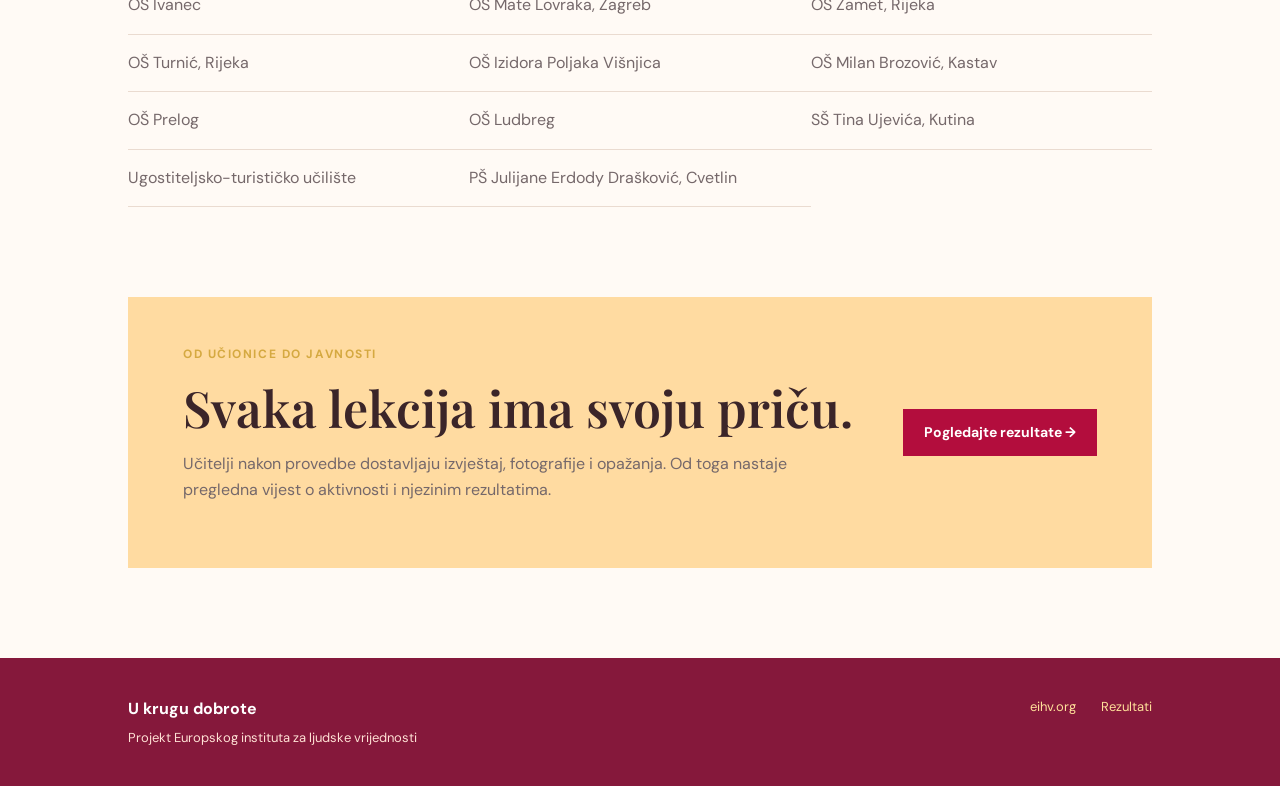
==== commit adb26fa0: "Add files via upload" ====
--- a/index.html
+++ b/index.html
@@ -25,7 +25,7 @@
       <div class="hero-copy">
         <p class="eyebrow">EIHV · projekt u školama · 2026./2027.</p>
         <h1>U krugu<br><em>dobrote</em></h1>
-        <p class="lead">Budi dobar, vidi dobro, čini dobro.</p>
+        <p class="lead">U krugu dobrote</p>
         <p class="hero-text">Nacionalni projekt koji djeci i mladima približava ljudske vrijednosti kroz priče, razgovor, kreativne zadatke i konkretna djela u školi, obitelji i zajednici.</p>
         <div class="hero-actions"><a class="button button-gold" href="results.html">Pratite rezultate</a><a class="text-link" href="#o-projektu">Saznajte više ↓</a></div>
       </div>
@@ -42,7 +42,7 @@
     </section>
 
     <section class="section project-details" id="sazetak">
-      <div class="section-heading"><p class="eyebrow">Sažetak projekta</p><h2>Budi dobar, vidi dobro, čini dobro.</h2></div>
+      <div class="section-heading"><p class="eyebrow">Sažetak projekta</p><h2>U krugu dobrote</h2></div>
       <p class="summary-text">Nacionalni projekt Europskog instituta za ljudske vrijednosti osmišljen je kako bi djeci omogućio ispravno razumijevanje ljudskih vrijednosti i njihovu praktičnu primjenu u svakodnevnom životu. Kroz priče, ilustracije, interaktivne radionice te grupne i kreativne zadatke učenici istražuju vrijednosti i povezuju ih s vlastitim iskustvom. Projekt uključuje učenike osnovnih i srednjih škola, roditelje i učitelje, a naučeno se učvršćuje i kroz aktivnosti u obitelji.</p>
       <div class="detail-columns">
         <div><p class="eyebrow">Ciljevi</p><ol class="goal-list"><li>Razvijati socio-emocionalne vještine, empatiju i suosjećanje.</li><li>Uključiti obitelji u razgovore i aktivnosti povezane s vrijednostima.</li><li>Potaknuti kritičko mišljenje, moralnu prosudbu i odgovorno ponašanje.</li><li>Razvijati aktivno građanstvo, služenje zajednici i ekološku odgovornost.</li><li>Povezati ljudske vrijednosti s nastavnim sadržajima.</li><li>Doprinositi sigurnijoj, pozitivnoj i uključivoj školskoj klimi.</li></ol></div>
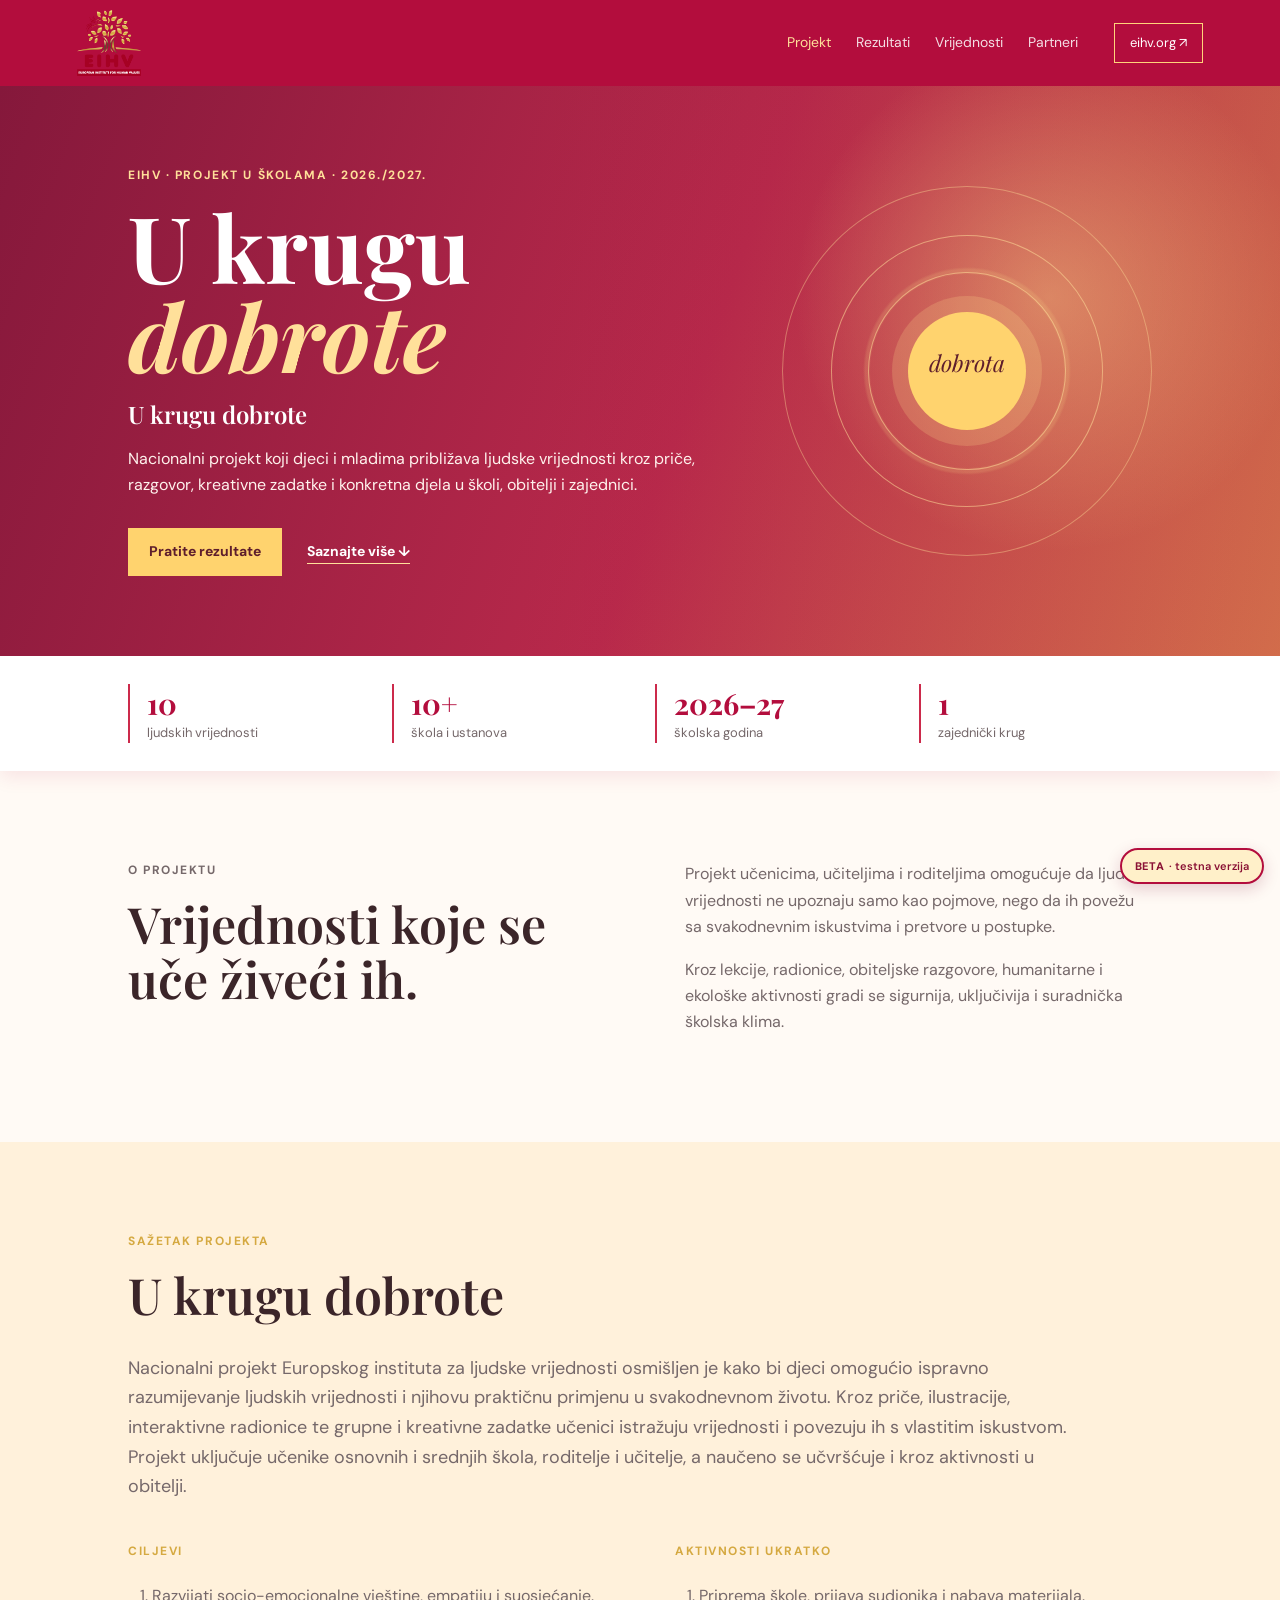
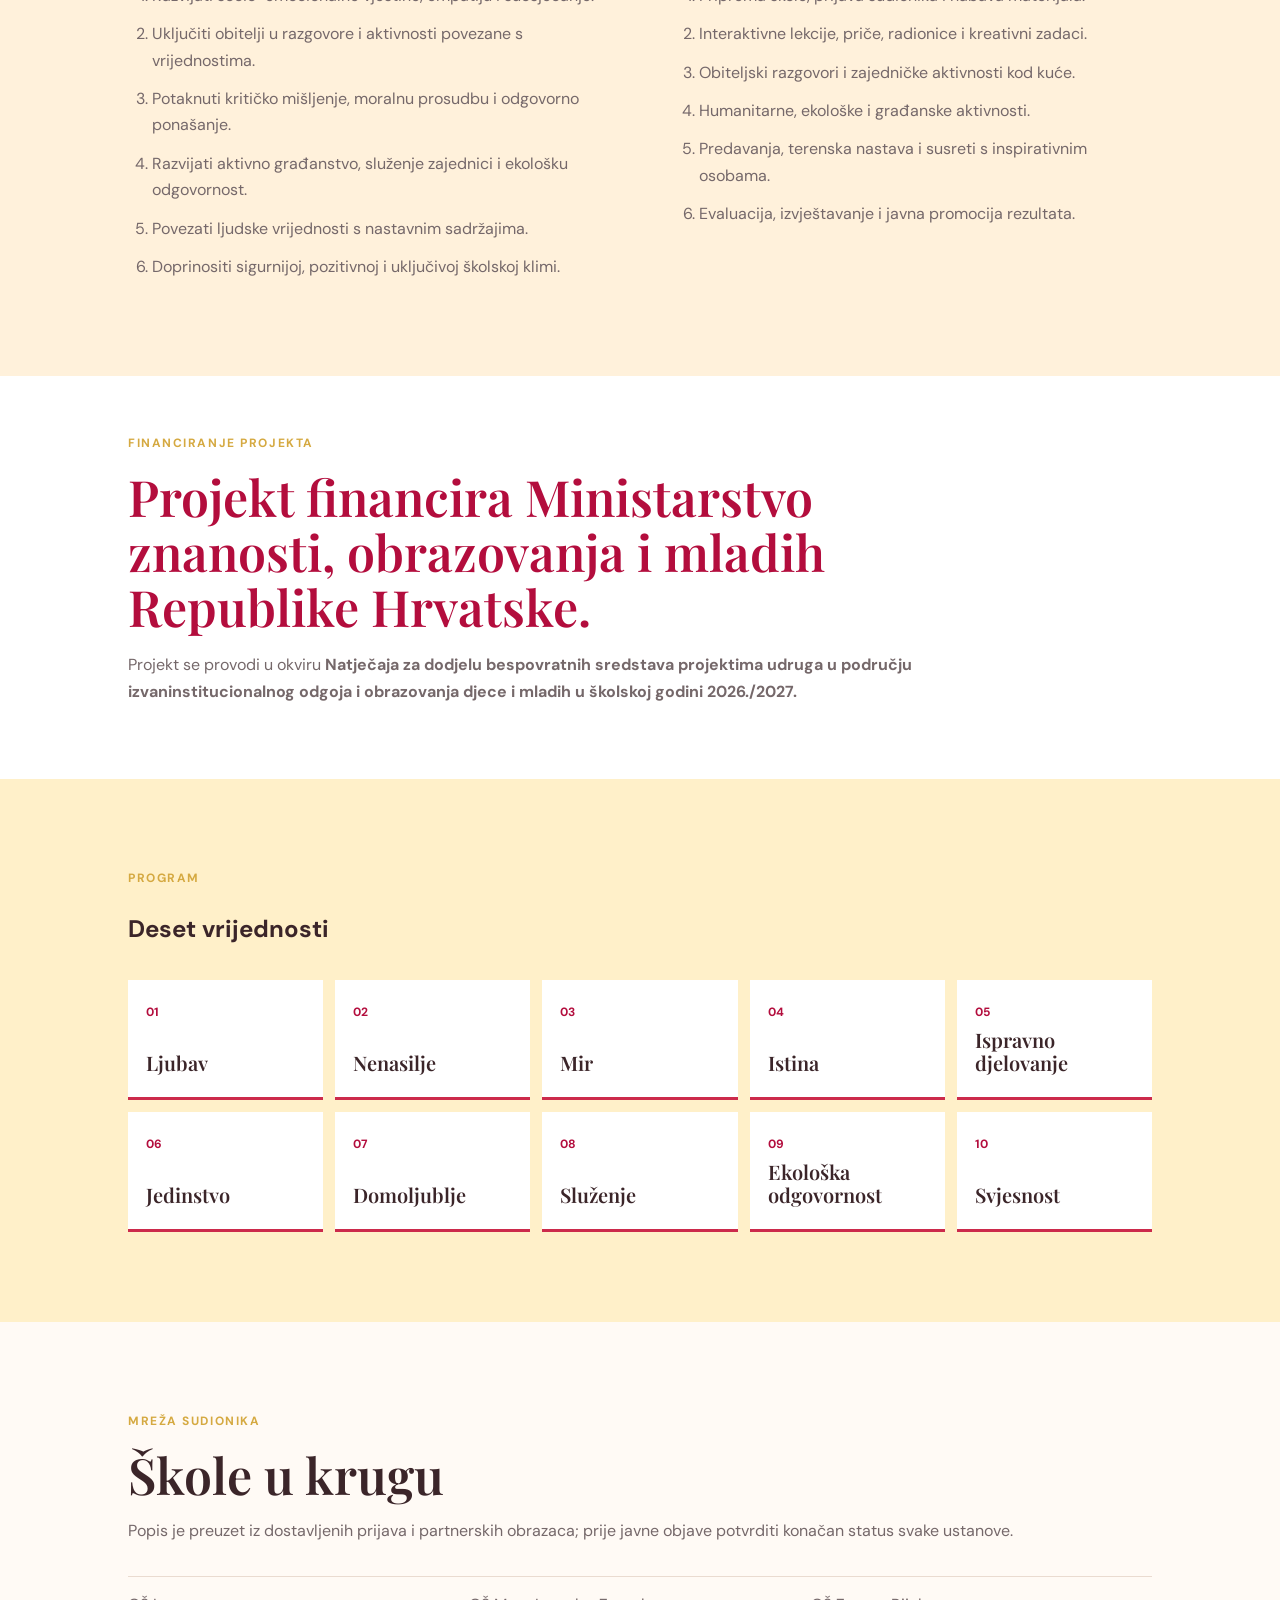
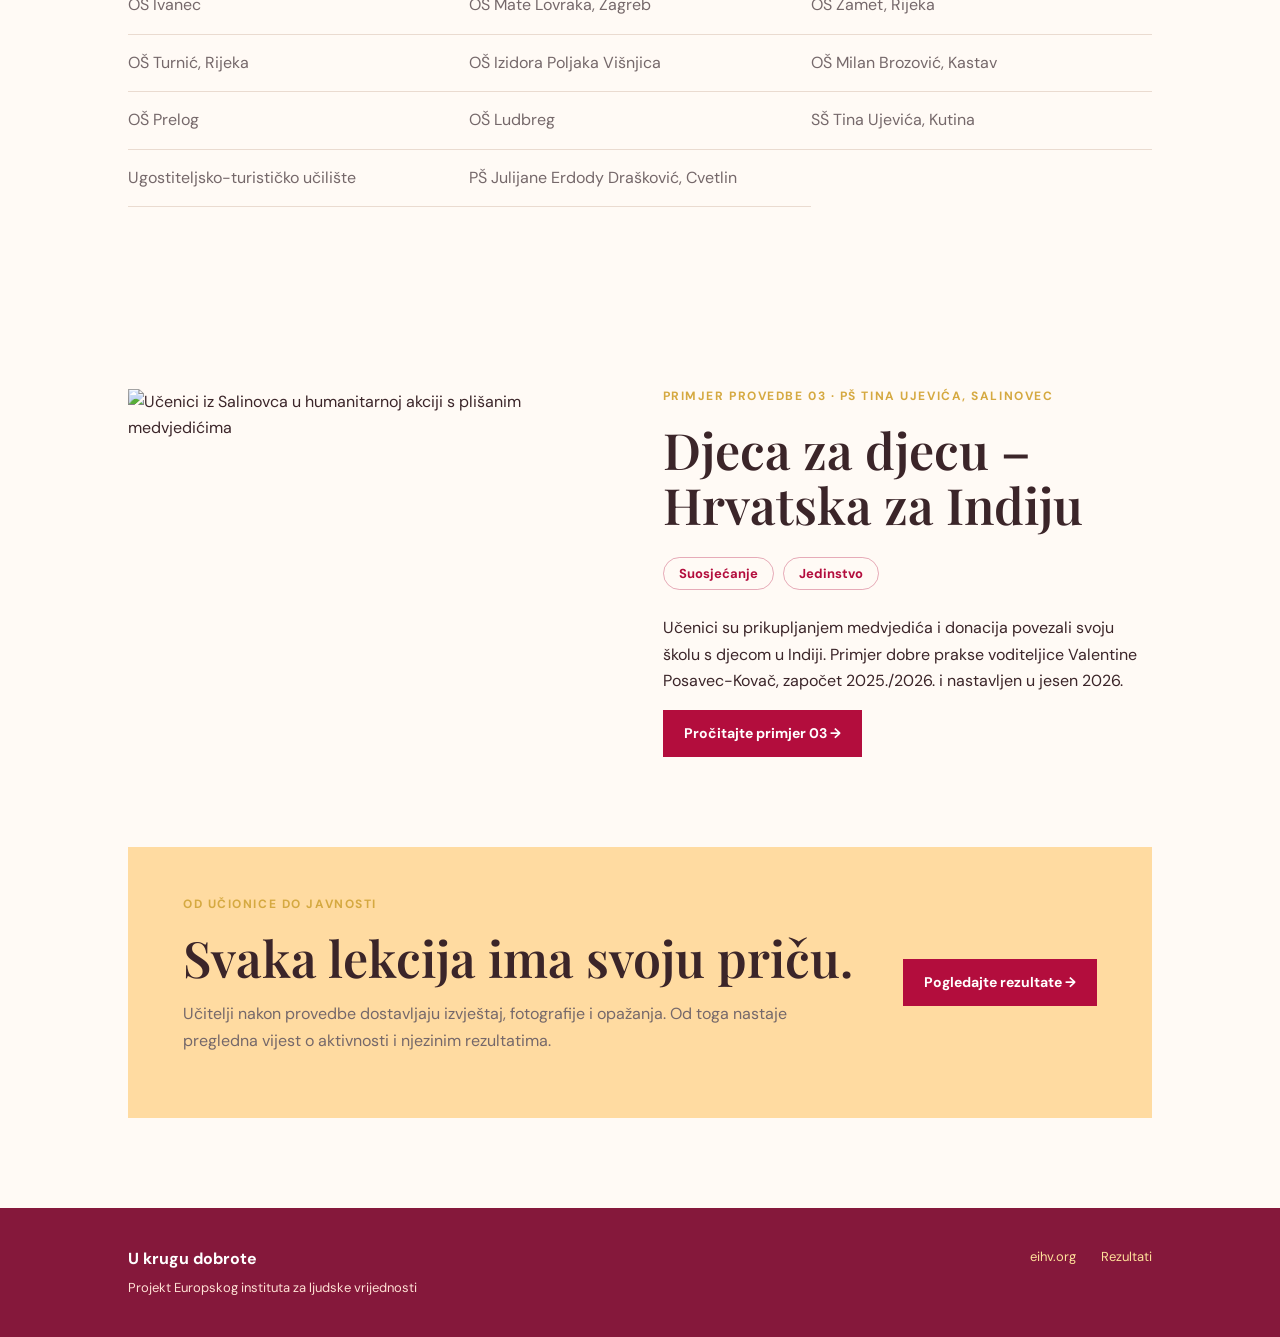
==== commit 3cea3071: "Add files via upload" ====
--- a/index.html
+++ b/index.html
@@ -6,6 +6,7 @@
   <meta name="description" content="U krugu dobrote - projekt Europskog instituta za ljudske vrijednosti.">
   <title>U krugu dobrote | EIHV</title>
   <link rel="stylesheet" href="styles.css">
+  <link rel="stylesheet" href="primjer-03.css">
 </head>
 <body>
   <div class="beta-watermark" aria-label="Beta testna verzija">BETA <span>· testna verzija</span></div>
@@ -58,6 +59,10 @@
 
     <section class="section" id="partneri"><div class="section-heading"><p class="eyebrow">Mreža sudionika</p><h2>Škole u krugu</h2><p class="muted">Popis je preuzet iz dostavljenih prijava i partnerskih obrazaca; prije javne objave potvrditi konačan status svake ustanove.</p></div><div class="school-grid"><span>OŠ Ivanec</span><span>OŠ Mate Lovraka, Zagreb</span><span>OŠ Zamet, Rijeka</span><span>OŠ Turnić, Rijeka</span><span>OŠ Izidora Poljaka Višnjica</span><span>OŠ Milan Brozović, Kastav</span><span>OŠ Prelog</span><span>OŠ Ludbreg</span><span>SŠ Tina Ujevića, Kutina</span><span>Ugostiteljsko-turističko učilište</span><span>PŠ Julijane Erdody Drašković, Cvetlin</span></div></section>
 
+    <section class="section practice-feature" id="primjer-03" aria-labelledby="primjer-03-naslov">
+      <a href="primjer-03-djeca-za-djecu.html" aria-label="Pročitajte primjer 03: Djeca za djecu – Hrvatska za Indiju"><img src="assets/primjer-03/slika-2.webp" alt="Učenici iz Salinovca u humanitarnoj akciji s plišanim medvjedićima" width="1600" height="1200" loading="lazy"></a>
+      <div><p class="eyebrow">Primjer provedbe 03 · PŠ Tina Ujevića, Salinovec</p><h2 id="primjer-03-naslov">Djeca za djecu – Hrvatska za Indiju</h2><div class="value-tags" aria-label="Vrijednosti"><span>Suosjećanje</span><span>Jedinstvo</span></div><p>Učenici su prikupljanjem medvjedića i donacija povezali svoju školu s djecom u Indiji. Primjer dobre prakse voditeljice Valentine Posavec-Kovač, započet 2025./2026. i nastavljen u jesen 2026.</p><a class="button button-dark" href="primjer-03-djeca-za-djecu.html">Pročitajte primjer 03 →</a></div>
+    </section>
     <section class="results-promo"><div><p class="eyebrow">Od učionice do javnosti</p><h2>Svaka lekcija ima svoju priču.</h2><p>Učitelji nakon provedbe dostavljaju izvještaj, fotografije i opažanja. Od toga nastaje pregledna vijest o aktivnosti i njezinim rezultatima.</p></div><a class="button button-dark" href="results.html">Pogledajte rezultate →</a></section>
   </main>
   <footer><div><strong>U krugu dobrote</strong><p>Projekt Europskog instituta za ljudske vrijednosti</p></div><div><a href="https://eihv.org/" target="_blank" rel="noreferrer">eihv.org</a><a href="results.html">Rezultati</a></div></footer>
--- a/primjer-03.css
+++ b/primjer-03.css
@@ -0,0 +1,3 @@
+.skip-link{position:absolute;left:20px;top:-90px;z-index:50;background:#fff;padding:12px;color:var(--wine)}.skip-link:focus{top:10px}a:focus-visible,select:focus-visible{outline:3px solid #d5a941;outline-offset:5px}.article-breadcrumb{padding:20px clamp(22px,6vw,88px);font-size:13px;color:var(--muted)}.article-breadcrumb a{text-decoration:underline;text-underline-offset:3px}.practice-hero{display:grid;grid-template-columns:1fr 1fr;background:#85183b;color:#fff;align-items:center}.practice-heading{padding:55px 45px 55px clamp(22px,6vw,88px)}.practice-heading .eyebrow{color:#ffe09a}.practice-heading h1{font:600 clamp(40px,4.6vw,68px)/1.07 'Playfair Display',Georgia,serif;margin:0 0 25px}.practice-heading h1 span{display:block;color:#ffe09a;font-size:.55em;margin-top:16px}.practice-lead{font-size:18px;line-height:1.7;max-width:560px}.value-tags{display:flex;gap:9px;flex-wrap:wrap;margin:25px 0}.value-tags span{border:1px solid #ffe09a99;border-radius:30px;color:#ffe09a;padding:5px 15px;font-size:13px;font-weight:700}.practice-byline{font-size:13px;color:#ffe1d5}.practice-cover{margin:0;padding:35px 35px 35px 0}.practice-cover img{display:block;width:100%;height:auto}.practice-cover figcaption{font-size:12px;margin:10px 0;color:#ffe1d5}.practice-facts{display:grid;grid-template-columns:1.2fr 1fr 1fr;gap:30px;padding:35px clamp(22px,6vw,88px);background:#fff0c9}.practice-facts span{display:block;text-transform:uppercase;letter-spacing:.08em;font-size:11px;color:#85183b;font-weight:700;margin-bottom:8px}.practice-facts strong{display:block;line-height:1.5}.practice-facts p{font-size:13px;margin:5px 0;color:var(--muted)}.practice-content{max-width:1120px;margin:auto;padding:0 40px}.practice-section{margin:75px 0}.practice-section h2{font:600 clamp(28px,3.3vw,43px)/1.15 'Playfair Display',Georgia,serif;margin:0 0 25px;max-width:850px}.practice-section p{color:var(--muted)}.opening-copy,.reading-copy{max-width:800px}.period-note{font-size:14px;border-left:3px solid var(--gold);padding-left:20px;margin-top:28px}.practice-split{display:grid;grid-template-columns:.85fr 1.15fr;gap:55px;align-items:center}.practice-content figure{margin:0}.practice-content figure img{display:block;width:100%;height:auto}.practice-content figcaption{font-size:12px;color:var(--muted);margin-top:10px;line-height:1.6}.practice-photo-pair{display:grid;grid-template-columns:1fr 1fr;gap:25px;max-width:800px;margin:35px 0 0}.practice-values{background:#fff0c9;padding:40px}.practice-value-columns{display:grid;grid-template-columns:1fr 1fr;gap:40px}.practice-value-columns h3{font:600 26px 'Playfair Display',Georgia,serif;color:var(--wine);margin:0}.practice-value-columns p{margin-bottom:0}.practice-outcomes{max-width:800px}.practice-outcomes ul{padding-left:23px;color:var(--muted)}.practice-outcomes li{padding:7px 0}.practice-closing{display:grid;grid-template-columns:220px 1fr;gap:45px;align-items:center;border-top:1px solid var(--line);padding-top:50px}.practice-closing img{width:100%;height:auto}.practice-closing blockquote{font:600 clamp(30px,4vw,50px)/1.2 'Playfair Display',Georgia,serif;color:var(--wine);margin:0 0 20px}.practice-source{font-size:12px;color:var(--muted);border-top:1px solid var(--line);padding-top:20px}.practice-back{display:flex;align-items:center;gap:30px;flex-wrap:wrap;padding:30px 0 75px}.practice-feature{display:grid;grid-template-columns:1fr 1fr;gap:45px;align-items:center}.practice-feature img{width:100%;height:auto;display:block}.practice-feature h2{margin-bottom:20px}.practice-feature .value-tags span{border-color:#b30d3d55;color:var(--wine)}.story-photo{width:100%;height:210px;object-fit:cover;display:block}.story-value{color:var(--wine)!important;font-weight:700}.results-empty{color:var(--muted)}[hidden]{display:none!important}
+@media(max-width:850px){.practice-hero{grid-template-columns:1fr}.practice-heading{padding:38px 22px 15px}.practice-cover{padding:0 22px 25px}.practice-facts{grid-template-columns:1fr;gap:22px;padding:28px 22px}.practice-content{padding:0 22px}.practice-section{margin:50px 0}.practice-split,.practice-value-columns,.practice-feature{grid-template-columns:1fr;gap:25px}.practice-split figure{max-width:440px}.practice-values{padding:28px 22px}.practice-closing{grid-template-columns:130px 1fr;gap:22px}.practice-closing blockquote{font-size:29px}.practice-closing p{font-size:14px}.practice-photo-pair{gap:15px}.practice-back{gap:20px;padding-bottom:65px}}
+@media(max-width:480px){.practice-photo-pair{grid-template-columns:1fr}.practice-closing{grid-template-columns:1fr}.practice-closing img{max-width:190px}.practice-heading h1{font-size:43px}.practice-back{align-items:flex-start;flex-direction:column}}
